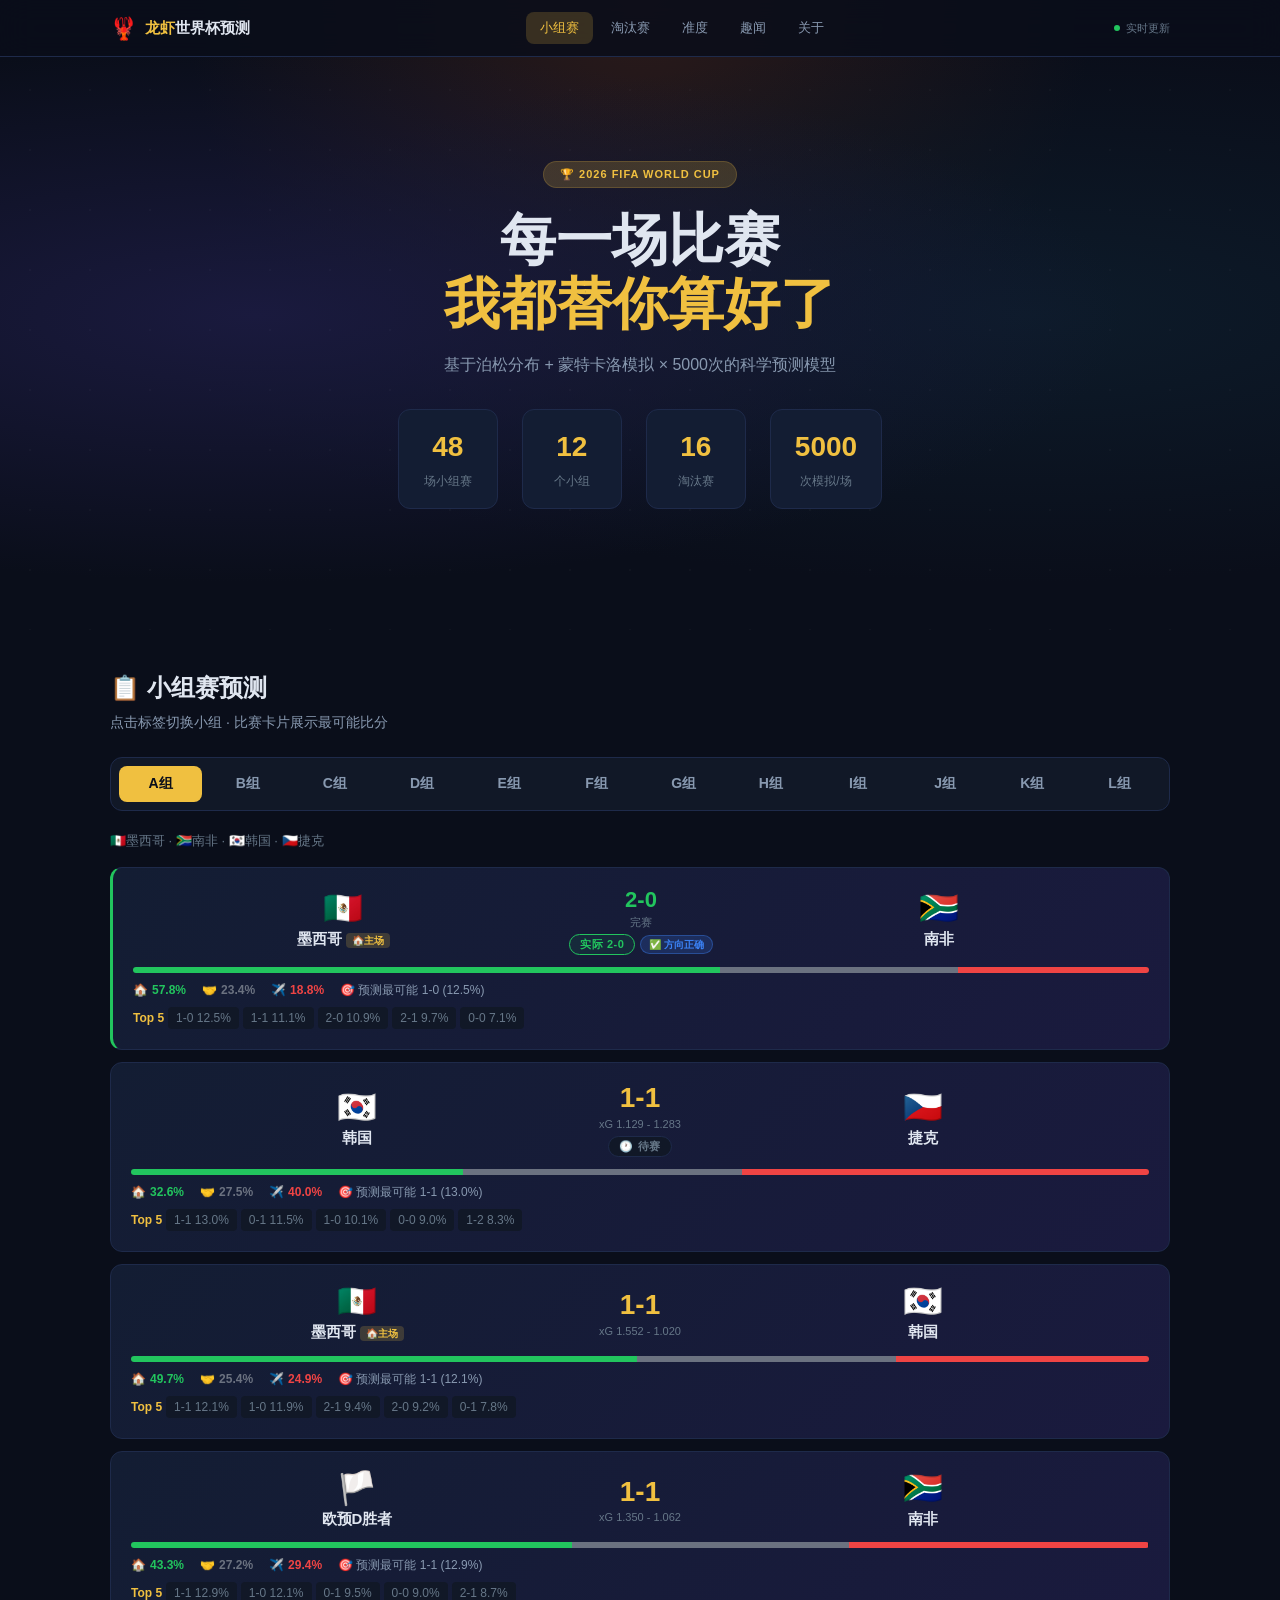
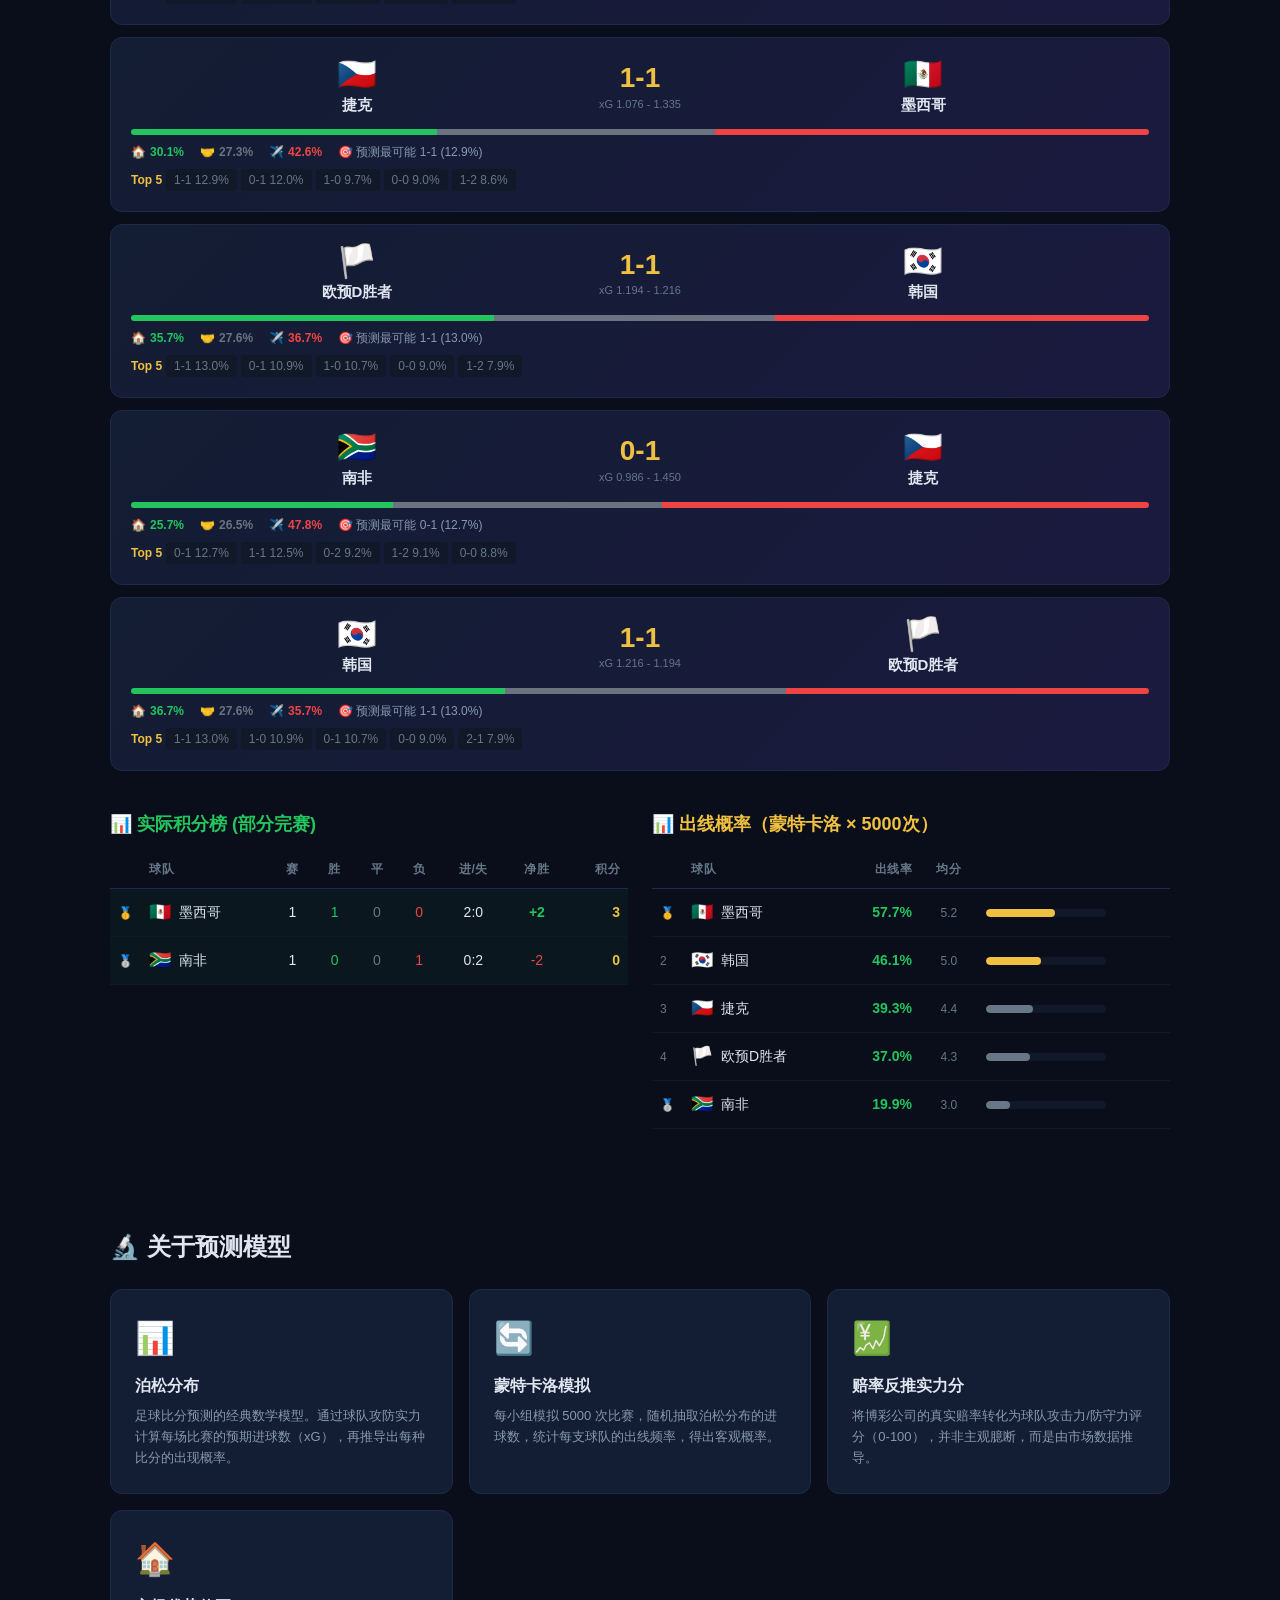
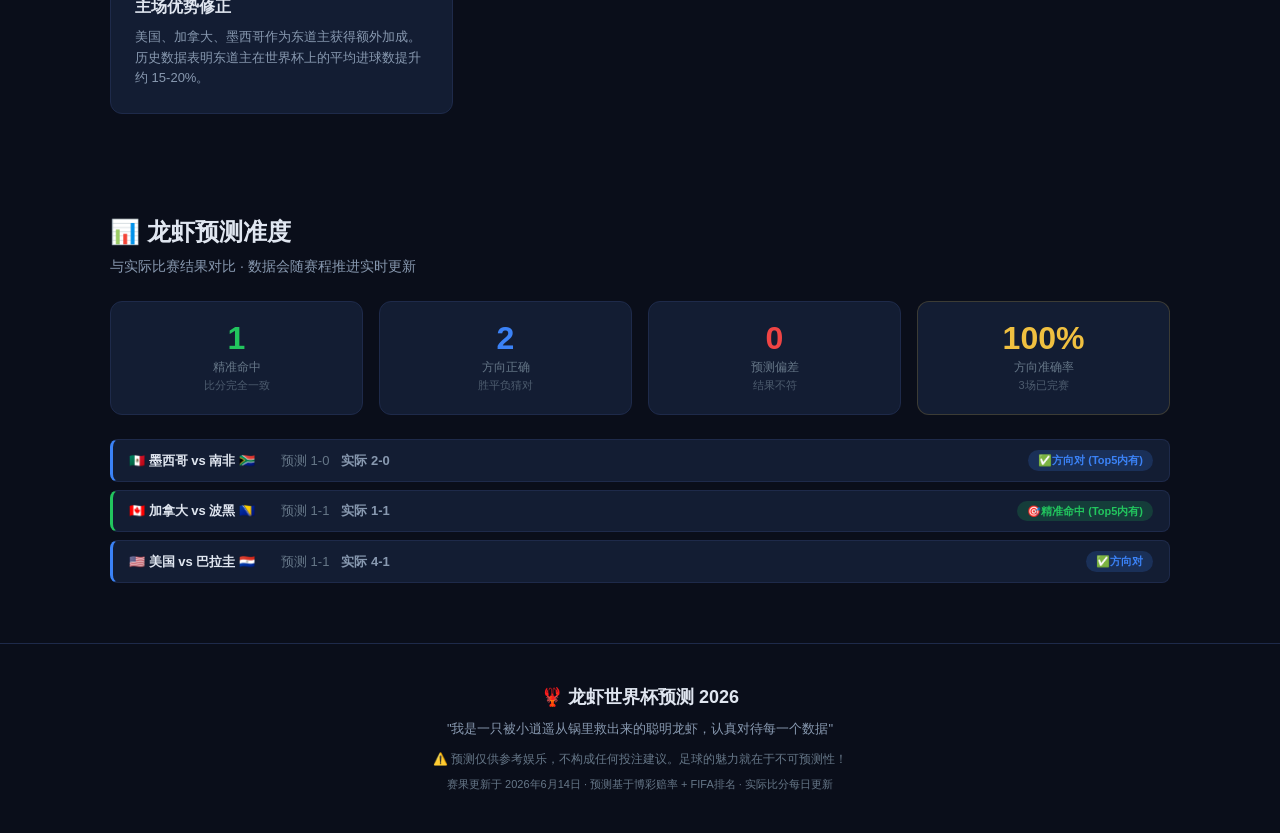
==== index.html @ 40057a4f "新增趣闻板块: 12条世界杯花絮 + 准度导航优化" ====
<!DOCTYPE html>
<html lang="zh-CN" data-theme="dark">
<head>
  <meta charset="UTF-8">
  <meta name="viewport" content="width=device-width, initial-scale=1.0">
  <title>🦞 龙虾世界杯预测 2026</title>
  <link rel="icon" href="data:image/svg+xml,<svg xmlns=%22http://www.w3.org/2000/svg%22 viewBox=%220 0 100 100%22><text y=%22.9em%22 font-size=%2290%22>🦞</text></svg>">
  <link rel="stylesheet" href="style.css">
</head>
<body>

  <!-- 导航条 -->
  <nav class="navbar">
    <div class="nav-inner">
      <div class="logo">
        <span class="logo-icon">🦞</span>
        <span class="logo-text"><span class="gold">龙虾</span>世界杯预测</span>
      </div>
      <div class="nav-links">
        <a href="#groups" class="nav-link active">小组赛</a>
        <a href="#knockout" class="nav-link">淘汰赛</a>
        <a href="#accuracy" class="nav-link">准度</a>
        <a href="#fun" class="nav-link">趣闻</a>
        <a href="#about" class="nav-link">关于</a>
      </div>
      <div class="nav-update">
        <span class="update-dot"></span>
        实时更新
      </div>
    </div>
  </nav>

  <!-- 英雄区 -->
  <header class="hero">
    <div class="hero-bg"></div>
    <div class="hero-content">
      <div class="hero-badge">🏆 2026 FIFA WORLD CUP</div>
      <h1>每一场比赛<br><span class="gold">我都替你算好了</span></h1>
      <p>基于泊松分布 + 蒙特卡洛模拟 × 5000次的科学预测模型</p>
      <div class="hero-stats">
        <div class="hero-stat">
          <span class="hero-stat-num">48</span>
          <span class="hero-stat-label">场小组赛</span>
        </div>
        <div class="hero-stat">
          <span class="hero-stat-num">12</span>
          <span class="hero-stat-label">个小组</span>
        </div>
        <div class="hero-stat">
          <span class="hero-stat-num">16</span>
          <span class="hero-stat-label">淘汰赛</span>
        </div>
        <div class="hero-stat">
          <span class="hero-stat-num">5000</span>
          <span class="hero-stat-label">次模拟/场</span>
        </div>
      </div>
    </div>
  </header>

  <!-- 小组赛区 -->
  <section id="groups" class="section">
    <div class="section-header">
      <h2>📋 小组赛预测</h2>
      <p>点击标签切换小组 · 比赛卡片展示最可能比分</p>
    </div>

    <div class="group-tabs" id="groupTabs"></div>

    <div id="groupPanels"></div>
  </section>

  <!-- 淘汰赛区 -->
  <section id="knockout" class="section" style="display:none">
    <div class="section-header">
      <h2>🏆 淘汰赛预测</h2>
      <p>小组赛结束后自动更新</p>
    </div>
    <div class="coming-soon">
      <div class="cs-icon">🏆</div>
      <h3>淘汰赛模拟将于小组赛结束后开启</h3>
      <p>届时将使用小组赛实际结果校准模型参数</p>
    </div>
  </section>

  <!-- 关于区 -->
  <section id="about" class="section">
    <div class="section-header">
      <h2>🔬 关于预测模型</h2>
    </div>
    <div class="about-grid">
      <div class="about-card">
        <div class="about-icon">📊</div>
        <h3>泊松分布</h3>
        <p>足球比分预测的经典数学模型。通过球队攻防实力计算每场比赛的预期进球数（xG），再推导出每种比分的出现概率。</p>
      </div>
      <div class="about-card">
        <div class="about-icon">🔄</div>
        <h3>蒙特卡洛模拟</h3>
        <p>每小组模拟 5000 次比赛，随机抽取泊松分布的进球数，统计每支球队的出线频率，得出客观概率。</p>
      </div>
      <div class="about-card">
        <div class="about-icon">💹</div>
        <h3>赔率反推实力分</h3>
        <p>将博彩公司的真实赔率转化为球队攻击力/防守力评分（0-100），并非主观臆断，而是由市场数据推导。</p>
      </div>
      <div class="about-card">
        <div class="about-icon">🏠</div>
        <h3>主场优势修正</h3>
        <p>美国、加拿大、墨西哥作为东道主获得额外加成。历史数据表明东道主在世界杯上的平均进球数提升约 15-20%。</p>
      </div>
    </div>
  </section>

  <!-- 底部 -->
  <footer class="footer">
    <div class="footer-content">
      <div class="footer-logo">🦞 龙虾世界杯预测 2026</div>
      <p class="footer-quote">"我是一只被小逍遥从锅里救出来的聪明龙虾，认真对待每一个数据"</p>
      <p class="footer-disclaimer">⚠️ 预测仅供参考娱乐，不构成任何投注建议。足球的魅力就在于不可预测性！</p>
      <p class="footer-data">赛果更新于 2026年6月14日 · 预测基于博彩赔率 + FIFA排名 · 实际比分每日更新</p>
    </div>
  </footer>

  <!-- 加载骨架 -->
  <div class="loader-overlay" id="loader">
    <div class="loader-content">
      <div class="loader-logo">🦞</div>
      <div class="loader-text">龙虾正在计算...</div>
      <div class="loader-bar"><div class="loader-fill"></div></div>
    </div>
  </div>

  <script src="app.js"></script>
</body>
</html>
---- style.css ----
/* 🦞 龙虾世界杯预测 2026 - 样式表 */

/* ===== 基础 ===== */
:root {
  --bg-primary: #0a0e1a;
  --bg-secondary: #111827;
  --bg-card: #131d33;
  --bg-card-hover: #1a2640;
  --border: #1e2a4a;
  --border-light: #2a3a5c;
  --text: #e0e6f0;
  --text-secondary: #8899b0;
  --text-muted: #667788;
  --gold: #f0c040;
  --gold-dim: #f0c04030;
  --green: #22c55e;
  --green-bg: #22c55e15;
  --red: #ef4444;
  --red-bg: #ef444415;
  --gray: #6b7280;
  --blue: #3b82f6;
  --blue-bg: #3b82f615;
}

* { margin: 0; padding: 0; box-sizing: border-box; }
html { scroll-behavior: smooth; }
body {
  font-family: -apple-system, BlinkMacSystemFont, 'Segoe UI', 'Noto Sans SC', 'PingFang SC', sans-serif;
  background: var(--bg-primary);
  color: var(--text);
  min-height: 100vh;
  line-height: 1.5;
}
::selection { background: var(--gold-dim); color: var(--gold); }

/* ===== 导航 ===== */
.navbar {
  position: fixed;
  top: 0;
  left: 0;
  right: 0;
  z-index: 1000;
  background: rgba(10, 14, 26, 0.85);
  backdrop-filter: blur(16px);
  -webkit-backdrop-filter: blur(16px);
  border-bottom: 1px solid var(--border);
}
.nav-inner {
  max-width: 1100px;
  margin: 0 auto;
  padding: 0 20px;
  height: 56px;
  display: flex;
  align-items: center;
  justify-content: space-between;
}
.logo { display: flex; align-items: center; gap: 8px; }
.logo-icon { font-size: 22px; }
.logo-text { font-weight: 700; font-size: 15px; }
.logo-text .gold { color: var(--gold); }
.nav-links { display: flex; gap: 4px; }
.nav-link {
  color: var(--text-secondary);
  text-decoration: none;
  padding: 6px 14px;
  border-radius: 8px;
  font-size: 13px;
  transition: all 0.2s;
}
.nav-link:hover { color: var(--text); background: var(--bg-card); }
.nav-link.active { color: var(--gold); background: var(--gold-dim); }
.nav-update {
  display: flex;
  align-items: center;
  gap: 6px;
  font-size: 11px;
  color: var(--text-muted);
}
.update-dot {
  width: 6px; height: 6px;
  border-radius: 50%;
  background: var(--green);
  animation: pulse-dot 2s infinite;
}
@keyframes pulse-dot {
  0%, 100% { opacity: 1; }
  50% { opacity: 0.4; }
}

/* ===== 英雄区 ===== */
.hero {
  position: relative;
  padding: 100px 20px 60px;
  text-align: center;
  overflow: hidden;
  min-height: 70vh;
  display: flex;
  align-items: center;
  justify-content: center;
}
.hero-bg {
  position: absolute;
  inset: 0;
  background:
    radial-gradient(ellipse at 20% 50%, #1a1a3e 0%, transparent 60%),
    radial-gradient(ellipse at 80% 50%, #0d1b2a 0%, transparent 60%),
    radial-gradient(ellipse at 50% 0%, #2a1a1a 0%, transparent 50%);
  z-index: 0;
}
.hero-bg::after {
  content: '';
  position: absolute;
  inset: 0;
  background: url("data:image/svg+xml,%3Csvg width='60' height='60' viewBox='0 0 60 60' xmlns='http://www.w3.org/2000/svg'%3E%3Cg fill='none' fill-rule='evenodd'%3E%3Cg fill='%23ffffff' fill-opacity='0.03'%3E%3Ccircle cx='30' cy='30' r='1'/%3E%3C/g%3E%3C/g%3E%3C/svg%3E");
}
.hero-content { position: relative; z-index: 1; max-width: 700px; }
.hero-badge {
  display: inline-block;
  background: var(--gold-dim);
  color: var(--gold);
  padding: 4px 16px;
  border-radius: 100px;
  font-size: 11px;
  font-weight: 700;
  letter-spacing: 1px;
  margin-bottom: 20px;
  border: 1px solid var(--gold-dim);
}
.hero h1 {
  font-size: clamp(32px, 6vw, 56px);
  font-weight: 800;
  line-height: 1.15;
  margin-bottom: 16px;
}
.hero h1 .gold { color: var(--gold); }
.hero p {
  color: var(--text-secondary);
  font-size: clamp(14px, 2vw, 16px);
  max-width: 500px;
  margin: 0 auto 32px;
}
.hero-stats {
  display: flex;
  justify-content: center;
  gap: 24px;
  flex-wrap: wrap;
}
.hero-stat {
  text-align: center;
  padding: 16px 24px;
  background: var(--bg-card);
  border-radius: 12px;
  border: 1px solid var(--border);
  min-width: 100px;
}
.hero-stat-num {
  display: block;
  font-size: 28px;
  font-weight: 800;
  color: var(--gold);
}
.hero-stat-label {
  font-size: 12px;
  color: var(--text-muted);
  margin-top: 2px;
}

/* ===== 区段通用 ===== */
.section {
  max-width: 1100px;
  margin: 0 auto;
  padding: 40px 20px 60px;
}
.section-header {
  margin-bottom: 24px;
}
.section-header h2 {
  font-size: 24px;
  font-weight: 700;
  margin-bottom: 6px;
}
.section-header p {
  color: var(--text-secondary);
  font-size: 14px;
}

/* ===== 小组标签 ===== */
.group-tabs {
  display: flex;
  flex-wrap: wrap;
  gap: 4px;
  margin-bottom: 20px;
  background: var(--bg-secondary);
  padding: 8px;
  border-radius: 12px;
  border: 1px solid var(--border);
}
.group-btn {
  padding: 8px 18px;
  border: 1px solid transparent;
  border-radius: 8px;
  background: transparent;
  color: var(--text-secondary);
  cursor: pointer;
  font-size: 14px;
  font-weight: 600;
  transition: all 0.2s;
  flex: 1;
  text-align: center;
  min-width: 60px;
}
.group-btn:hover {
  background: var(--bg-card);
  color: var(--text);
}
.group-btn.active {
  background: var(--gold);
  color: var(--bg-primary);
  font-weight: 700;
}

/* ===== 比赛卡片 ===== */
.group-panel { display: none; }
.group-panel.active { display: block; }

.match-grid {
  display: grid;
  grid-template-columns: 1fr;
  gap: 12px;
}

.match-card {
  background: linear-gradient(135deg, var(--bg-card) 0%, #1a1a3e 100%);
  border-radius: 12px;
  padding: 20px;
  border: 1px solid var(--border);
  transition: all 0.3s ease;
  position: relative;
  overflow: hidden;
}
.match-card::before {
  content: '';
  position: absolute;
  top: 0;
  left: 0;
  right: 0;
  height: 2px;
  background: linear-gradient(90deg, transparent, var(--gold-dim), transparent);
  opacity: 0;
  transition: opacity 0.3s;
}
.match-card:hover::before { opacity: 1; }
.match-card:hover {
  border-color: var(--border-light);
  transform: translateY(-2px);
  box-shadow: 0 8px 32px rgba(0,0,0,0.3);
}

.match-teams {
  display: flex;
  align-items: center;
  gap: 16px;
}
.team {
  flex: 1;
  text-align: center;
}
.team-flag {
  font-size: 32px;
  line-height: 1;
  margin-bottom: 4px;
  display: block;
}
.team-name {
  font-size: 15px;
  font-weight: 600;
}
.team-name .home-tag {
  display: inline-block;
  font-size: 10px;
  color: var(--gold);
  background: var(--gold-dim);
  padding: 0 6px;
  border-radius: 4px;
  margin-left: 4px;
  font-weight: 700;
}
.vs-section {
  min-width: 80px;
  text-align: center;
}
.score-display {
  font-size: 28px;
  font-weight: 800;
  color: var(--gold);
  line-height: 1.1;
}
.xg-display {
  font-size: 11px;
  color: var(--text-muted);
  margin-top: 2px;
}

/* 胜率条 */
.winbar {
  margin-top: 12px;
  height: 6px;
  border-radius: 3px;
  display: flex;
  overflow: hidden;
  background: var(--bg-secondary);
}
.winbar-home { background: var(--green); transition: width 0.5s; }
.winbar-draw { background: var(--gray); transition: width 0.5s; }
.winbar-away { background: var(--red); transition: width 0.5s; }

.match-probs {
  display: flex;
  gap: 16px;
  margin-top: 8px;
  font-size: 12px;
  color: var(--text-secondary);
  flex-wrap: wrap;
}
.match-probs span { display: flex; align-items: center; gap: 4px; }

.top5-scores {
  margin-top: 8px;
  font-size: 12px;
  color: var(--text-muted);
  display: flex;
  align-items: center;
  gap: 4px;
  flex-wrap: wrap;
}
.top5-scores .score-item {
  display: inline-block;
  background: var(--bg-secondary);
  padding: 2px 8px;
  border-radius: 4px;
}

/* ===== 排名表 ===== */
.standings-section {
  margin-top: 24px;
}
.standings-title {
  font-size: 18px;
  font-weight: 700;
  color: var(--gold);
  margin-bottom: 12px;
}
.standings-table {
  width: 100%;
  border-collapse: collapse;
  font-size: 14px;
}
.standings-table th {
  text-align: left;
  padding: 10px 8px;
  border-bottom: 1px solid var(--border);
  color: var(--text-muted);
  font-weight: 600;
  font-size: 12px;
  text-transform: uppercase;
  letter-spacing: 0.5px;
}
.standings-table td {
  padding: 10px 8px;
  border-bottom: 1px solid var(--bg-secondary);
}
.standings-table tr:hover td { background: rgba(255,255,255,0.02); }
.standings-table .rank-num {
  color: var(--text-muted);
  font-size: 12px;
  width: 28px;
}
.standings-table .team-cell {
  display: flex;
  align-items: center;
  gap: 8px;
}
.standings-table .team-cell .flag { font-size: 18px; }
.advance-bar-wrap {
  width: 120px;
  height: 8px;
  background: var(--bg-secondary);
  border-radius: 4px;
  overflow: hidden;
}
.advance-bar-fill {
  height: 100%;
  border-radius: 4px;
  background: linear-gradient(90deg, var(--green), #16a34a);
  transition: width 1s ease;
}
.advance-pct {
  font-weight: 700;
  color: var(--green);
  min-width: 42px;
  text-align: right;
}
.points-cell {
  color: var(--text-muted);
  font-size: 12px;
}

/* ===== 关于区 ===== */
.about-grid {
  display: grid;
  grid-template-columns: repeat(auto-fit, minmax(260px, 1fr));
  gap: 16px;
}
.about-card {
  background: var(--bg-card);
  border-radius: 12px;
  padding: 24px;
  border: 1px solid var(--border);
  transition: all 0.3s;
}
.about-card:hover {
  border-color: var(--border-light);
  transform: translateY(-2px);
}
.about-icon { font-size: 32px; margin-bottom: 12px; }
.about-card h3 { font-size: 16px; font-weight: 700; margin-bottom: 8px; }
.about-card p { color: var(--text-secondary); font-size: 13px; line-height: 1.6; }

/* ===== 即将到来 ===== */
.coming-soon {
  text-align: center;
  padding: 60px 20px;
  background: var(--bg-card);
  border-radius: 16px;
  border: 1px dashed var(--border-light);
}
.coming-soon .cs-icon { font-size: 48px; margin-bottom: 16px; }
.coming-soon h3 { font-size: 20px; margin-bottom: 8px; }
.coming-soon p { color: var(--text-secondary); }

/* ===== 实际比分徽章 ===== */
.real-score-badge {
  display: inline-block;
  background: var(--green-bg);
  color: var(--green);
  padding: 1px 10px;
  border-radius: 100px;
  font-size: 11px;
  font-weight: 700;
  margin-top: 4px;
  border: 1px solid var(--green);
  letter-spacing: 0.5px;
}
.real-score-badge.scheduled {
  background: var(--bg-secondary);
  color: var(--text-muted);
  border-color: var(--border);
}

.acc-badge {
  display: inline-block;
  padding: 1px 8px;
  border-radius: 100px;
  font-size: 10px;
  font-weight: 700;
  margin-top: 2px;
}
.acc-badge.acc-perfect { background: #22c55e30; color: #22c55e; border: 1px solid #22c55e60; }
.acc-badge.acc-good { background: #3b82f630; color: #3b82f6; border: 1px solid #3b82f660; }
.acc-badge.acc-miss { background: #ef444430; color: #ef4444; border: 1px solid #ef444460; }

.has-result .score-display {
  color: var(--green);
  font-size: 22px;
}
.has-result {
  border-left: 3px solid var(--green);
}

/* ===== 双栏排名 ===== */
.standings-dual {
  display: grid;
  grid-template-columns: 1fr 1fr;
  gap: 24px;
  margin-top: 16px;
}

@media (max-width: 768px) {
  .standings-dual {
    grid-template-columns: 1fr;
    gap: 16px;
  }
}

.standings-title.real {
  color: var(--green);
}

.standings-table .qualify-zone {
  background: rgba(34, 197, 94, 0.05);
}
.standings-table .maybe-zone {
  background: rgba(240, 192, 64, 0.05);
}

.legend-row {
  display: flex;
  align-items: center;
  gap: 8px;
  font-size: 11px;
  color: var(--text-muted);
  margin-top: 8px;
}
.legend-dot {
  width: 12px;
  height: 12px;
  border-radius: 3px;
  display: inline-block;
}

/* ===== 准度统计 ===== */
.accuracy-stats-grid {
  display: grid;
  grid-template-columns: repeat(4, 1fr);
  gap: 16px;
  margin-bottom: 24px;
}

@media (max-width: 640px) {
  .accuracy-stats-grid {
    grid-template-columns: repeat(2, 1fr);
  }
}

.acc-stat-card {
  background: var(--bg-card);
  border-radius: 12px;
  padding: 20px;
  border: 1px solid var(--border);
  text-align: center;
  transition: transform 0.2s;
}
.acc-stat-card:hover { transform: translateY(-2px); }
.acc-stat-card .acc-stat-num {
  font-size: 32px;
  font-weight: 800;
  line-height: 1;
  margin-bottom: 4px;
}
.acc-stat-card .acc-stat-label {
  font-size: 12px;
  color: var(--text-muted);
}
.acc-stat-card .acc-stat-label small {
  font-size: 11px;
  opacity: 0.7;
}
.acc-stat-card.perfect .acc-stat-num { color: var(--green); }
.acc-stat-card.good .acc-stat-num { color: var(--blue); }
.acc-stat-card.miss .acc-stat-num { color: var(--red); }
.acc-stat-card.overall .acc-stat-num { color: var(--gold); }
.acc-stat-card.overall { border-color: var(--gold-dim); }

.acc-details {
  display: flex;
  flex-direction: column;
  gap: 8px;
}
.acc-detail-row {
  display: flex;
  align-items: center;
  gap: 12px;
  padding: 10px 16px;
  background: var(--bg-card);
  border-radius: 8px;
  border: 1px solid var(--border);
  font-size: 13px;
  flex-wrap: wrap;
}
.acc-detail-match { min-width: 140px; font-weight: 600; }
.acc-detail-pred { color: var(--text-muted); }
.acc-detail-real { color: var(--text-secondary); font-weight: 600; }
.acc-detail-badge {
  margin-left: auto;
  padding: 2px 10px;
  border-radius: 100px;
  font-size: 11px;
  font-weight: 700;
}
.acc-detail-badge.perfect { background: #22c55e30; color: #22c55e; }
.acc-detail-badge.good { background: #3b82f630; color: #3b82f6; }
.acc-detail-badge.miss { background: #ef444430; color: #ef4444; }
.acc-detail-row.perfect { border-left: 3px solid var(--green); }
.acc-detail-row.good { border-left: 3px solid var(--blue); }
.acc-detail-row.miss { border-left: 3px solid var(--red); }

/* ===== 底部 ===== */
.footer {
  border-top: 1px solid var(--border);
  text-align: center;
  padding: 40px 20px;
}
.footer-content { max-width: 600px; margin: 0 auto; }
.footer-logo { font-size: 18px; font-weight: 700; margin-bottom: 8px; }
.footer-quote { color: var(--text-secondary); font-size: 13px; margin-bottom: 12px; }
.footer-disclaimer { color: var(--text-muted); font-size: 12px; }
.footer-data { color: var(--text-muted); font-size: 11px; margin-top: 8px; }

/* ===== 加载动画 ===== */
.loader-overlay {
  position: fixed;
  inset: 0;
  z-index: 9999;
  background: var(--bg-primary);
  display: flex;
  align-items: center;
  justify-content: center;
  transition: opacity 0.6s ease;
}
.loader-overlay.fade-out {
  opacity: 0;
  pointer-events: none;
}
.loader-content { text-align: center; }
.loader-logo {
  font-size: 48px;
  animation: bounce-lobster 1s infinite;
}
@keyframes bounce-lobster {
  0%, 100% { transform: translateY(0); }
  50% { transform: translateY(-12px); }
}
.loader-text {
  color: var(--text-secondary);
  font-size: 15px;
  margin: 16px 0;
}
.loader-bar {
  width: 200px;
  height: 4px;
  background: var(--bg-card);
  border-radius: 2px;
  overflow: hidden;
  margin: 0 auto;
}
.loader-fill {
  height: 100%;
  width: 30%;
  background: var(--gold);
  border-radius: 2px;
  animation: loading-bar 1.5s infinite;
}
@keyframes loading-bar {
  0% { transform: translateX(-100%); }
  100% { transform: translateX(400%); }
}

/* ===== 响应式 ===== */
@media (max-width: 640px) {
  .navbar .nav-links { display: none; }
  .nav-update { display: none; }
  .hero { min-height: auto; padding: 80px 16px 40px; }
  .hero-stats { gap: 8px; }
  .hero-stat { min-width: 70px; padding: 10px 12px; }
  .hero-stat-num { font-size: 20px; }
  
  .match-teams { flex-direction: column; gap: 8px; }
  .vs-section { min-width: auto; }
  .score-display { font-size: 24px; }
  .team-flag { font-size: 26px; }
  .team-name { font-size: 14px; }
  .match-probs { gap: 8px; }
  
  .group-btn { font-size: 12px; padding: 6px 10px; min-width: 40px; }
  
  .advance-bar-wrap { width: 80px; }
  .standings-table { font-size: 12px; }
  .standings-table th, .standings-table td { padding: 6px 4px; }
}

/* ===== 工具类 ===== */
.gold { color: var(--gold); }

/* ===== 趣闻板块 ===== */
.fun-grid {
  display: grid;
  grid-template-columns: 1fr 1fr;
  gap: 12px;
}

@media (max-width: 640px) {
  .fun-grid { grid-template-columns: 1fr; }
}

.fun-card {
  display: flex;
  gap: 14px;
  background: var(--bg-card);
  border-radius: 12px;
  padding: 18px;
  border: 1px solid var(--border);
  transition: all 0.3s;
  align-items: flex-start;
}
.fun-card:hover {
  border-color: var(--border-light);
  transform: translateY(-2px);
  box-shadow: 0 8px 24px rgba(0,0,0,0.2);
}
.fun-emoji {
  font-size: 28px;
  line-height: 1;
  min-width: 36px;
  text-align: center;
  margin-top: 2px;
}
.fun-body { flex: 1; }
.fun-meta {
  display: flex;
  align-items: center;
  gap: 8px;
  margin-bottom: 6px;
}
.fun-tag {
  display: inline-block;
  padding: 1px 8px;
  border-radius: 4px;
  font-size: 10px;
  font-weight: 700;
  letter-spacing: 0.5px;
}
.fun-tag.tag-insane { background: #a855f730; color: #a855f7; }
.fun-tag.tag-wtf { background: #f9731630; color: #f97316; }
.fun-tag.tag-brutal { background: #ef444430; color: #ef4444; }
.fun-tag.tag-ouch { background: #6366f130; color: #6366f1; }
.fun-tag.tag-funny { background: #eab30830; color: #eab308; }
.fun-tag.tag-cool { background: #06b6d430; color: #06b6d4; }
.fun-tag.tag-mystic { background: #8b5cf630; color: #8b5cf6; }
.fun-tag.tag-legacy { background: #f59e0b30; color: #f59e0b; }
.fun-tag.tag-hot { background: #ff6b6b30; color: #ff6b6b; }
.fun-tag.tag-strong { background: #22c55e30; color: #22c55e; }
.fun-date {
  font-size: 11px;
  color: var(--text-muted);
  margin-left: auto;
}
.fun-title {
  font-size: 14px;
  font-weight: 600;
  line-height: 1.4;
  margin-bottom: 4px;
}
.fun-summary {
  font-size: 13px;
  color: var(--text-secondary);
  line-height: 1.5;
}
.fun-footer {
  margin-top: 16px;
  text-align: center;
  font-size: 12px;
  color: var(--text-muted);
  padding: 12px;
  background: var(--bg-card);
  border-radius: 8px;
  border: 1px dashed var(--border);
}
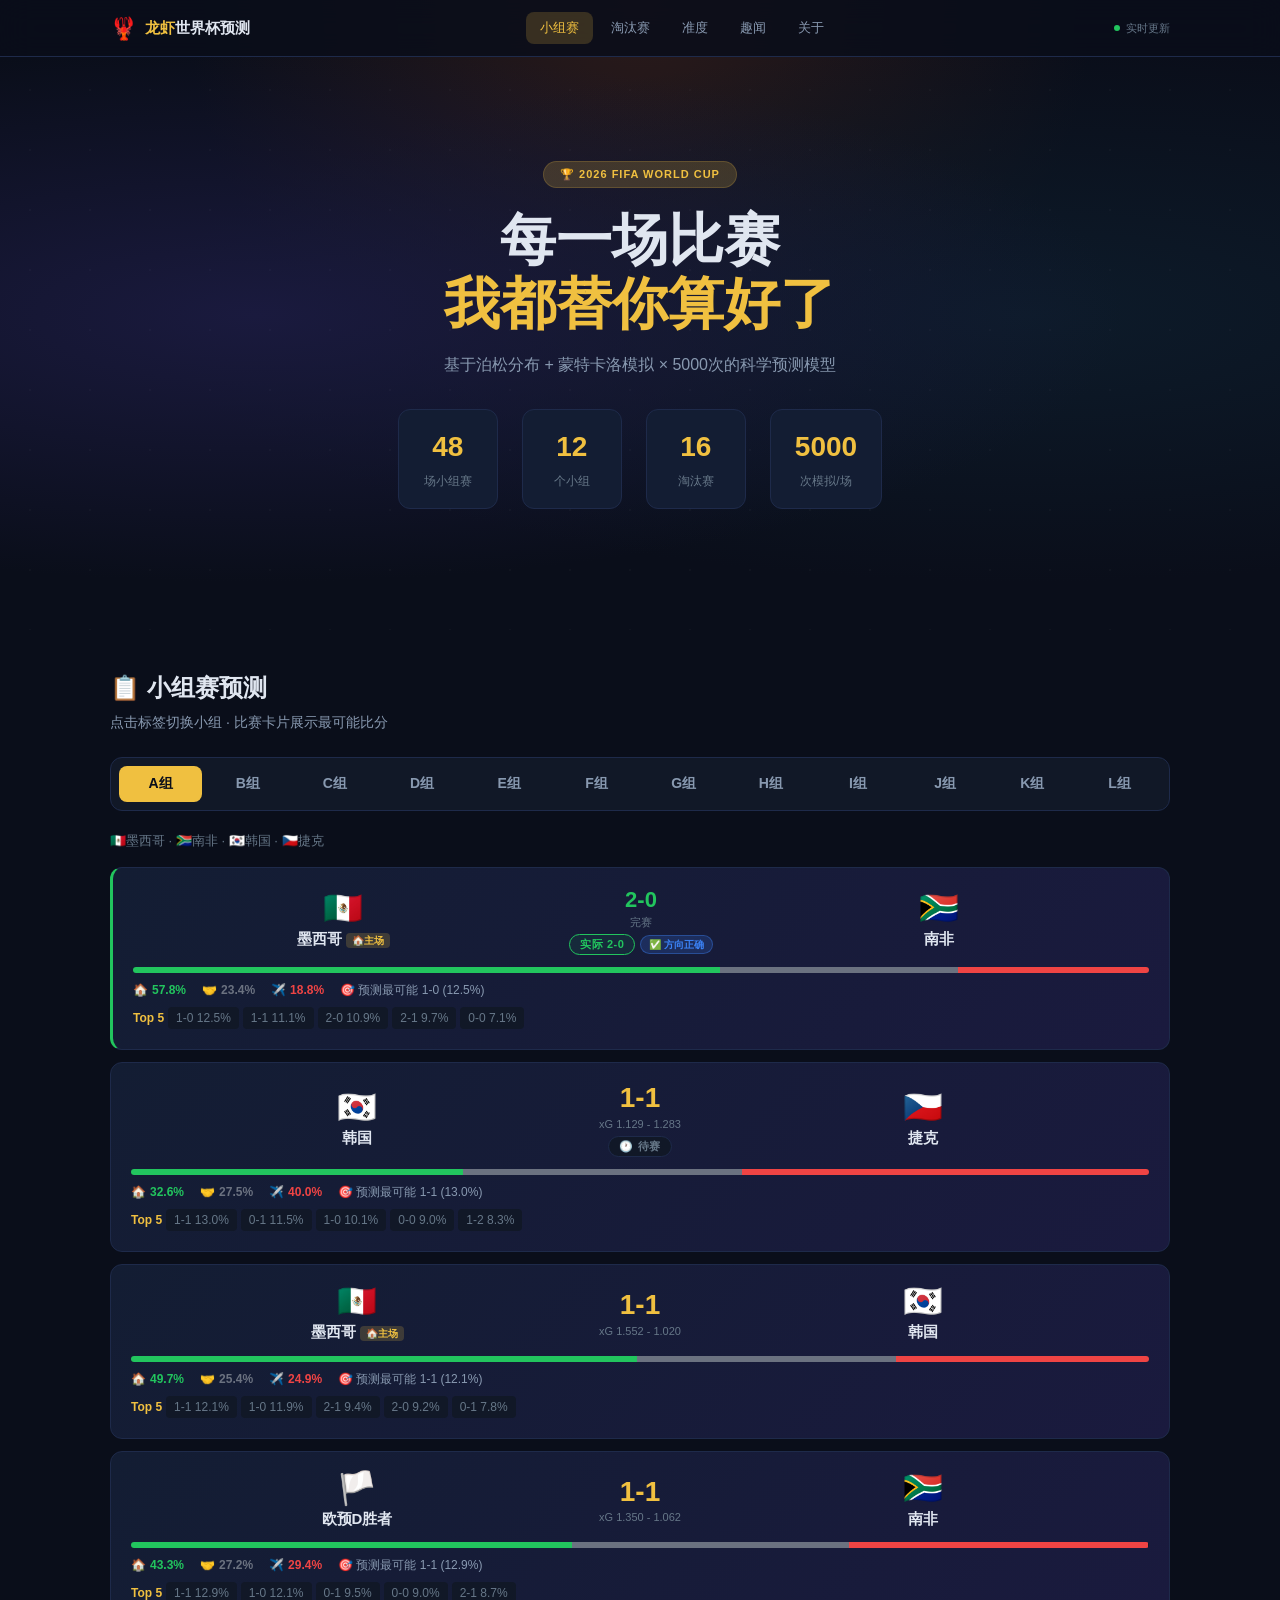
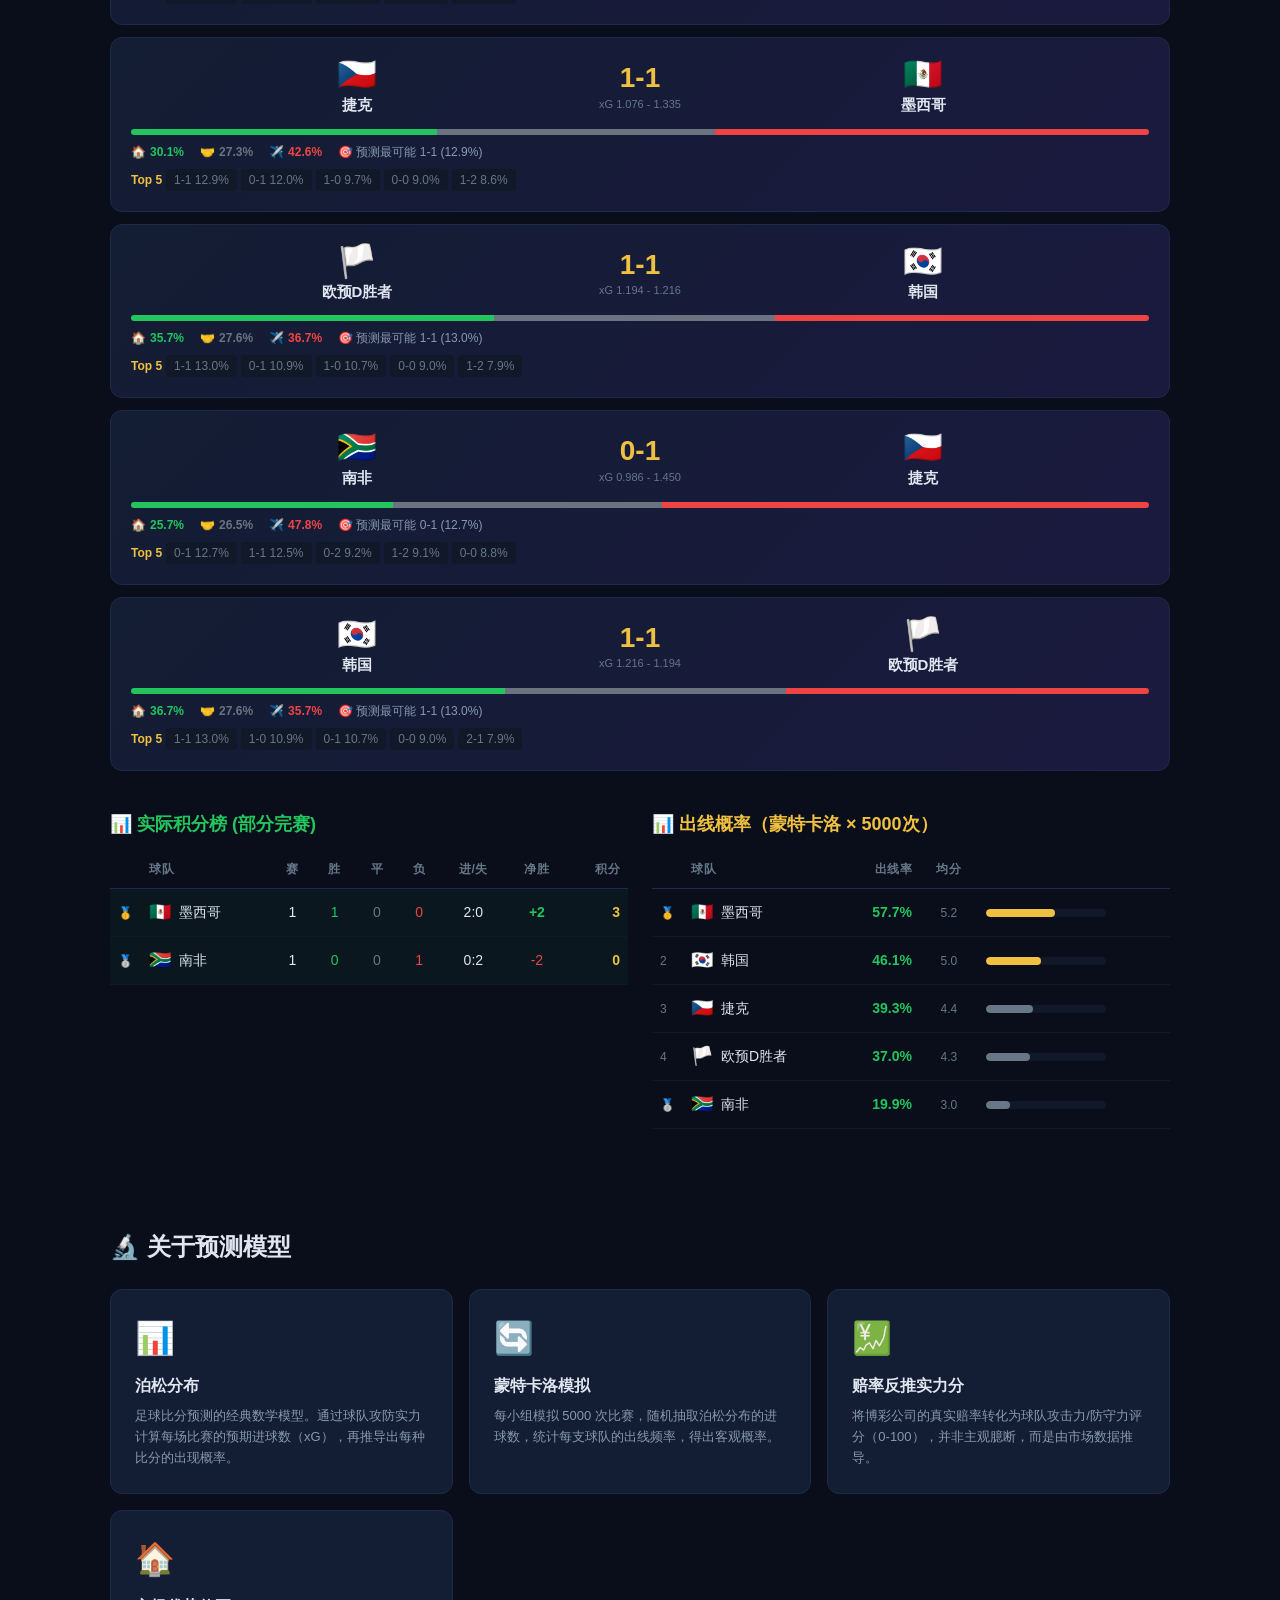
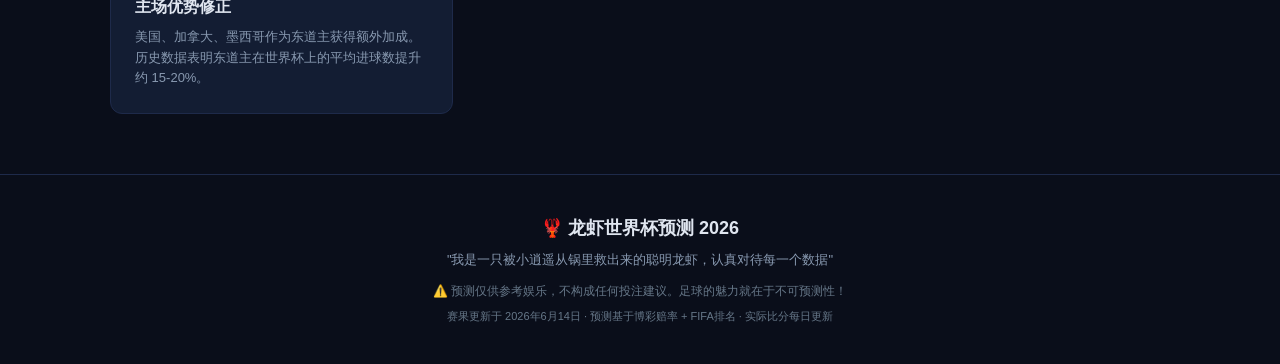
==== commit 15ff030b: "准度板块独立为accuracy.html, 首页不再加载, 导航改为跳转" ====
--- a/index.html
+++ b/index.html
@@ -19,7 +19,7 @@
       <div class="nav-links">
         <a href="#groups" class="nav-link active">小组赛</a>
         <a href="#knockout" class="nav-link">淘汰赛</a>
-        <a href="#accuracy" class="nav-link">准度</a>
+        <a href="accuracy.html" class="nav-link">准度</a>
         <a href="#fun" class="nav-link">趣闻</a>
         <a href="#about" class="nav-link">关于</a>
       </div>
--- a/style.css
+++ b/style.css
@@ -701,6 +701,9 @@
   border: 1px solid var(--border);
   transition: all 0.3s;
   align-items: flex-start;
+  text-decoration: none;
+  color: inherit;
+  cursor: pointer;
 }
 .fun-card:hover {
   border-color: var(--border-light);
@@ -755,6 +758,45 @@
   color: var(--text-secondary);
   line-height: 1.5;
 }
+.fun-detail {
+  margin-top: 10px;
+  padding: 14px;
+  background: rgba(255,255,255,0.03);
+  border-radius: 8px;
+  border-left: 3px solid var(--gold-dim);
+  animation: fadeIn 0.3s ease;
+}
+.fun-detail p {
+  font-size: 13px;
+  line-height: 1.7;
+  color: var(--text-secondary);
+  margin: 0;
+}
+
+.fun-card.expanded {
+  border-color: var(--gold-dim);
+}
+
+.fun-readmore {
+  margin-top: 8px;
+}
+.fun-readmore-btn {
+  display: inline-block;
+  font-size: 12px;
+  color: var(--gold);
+  font-weight: 600;
+  padding: 4px 0;
+  transition: all 0.2s;
+}
+.fun-card:hover .fun-readmore-btn {
+  opacity: 0.8;
+}
+
+@keyframes fadeIn {
+  from { opacity: 0; transform: translateY(-4px); }
+  to { opacity: 1; transform: translateY(0); }
+}
+
 .fun-footer {
   margin-top: 16px;
   text-align: center;
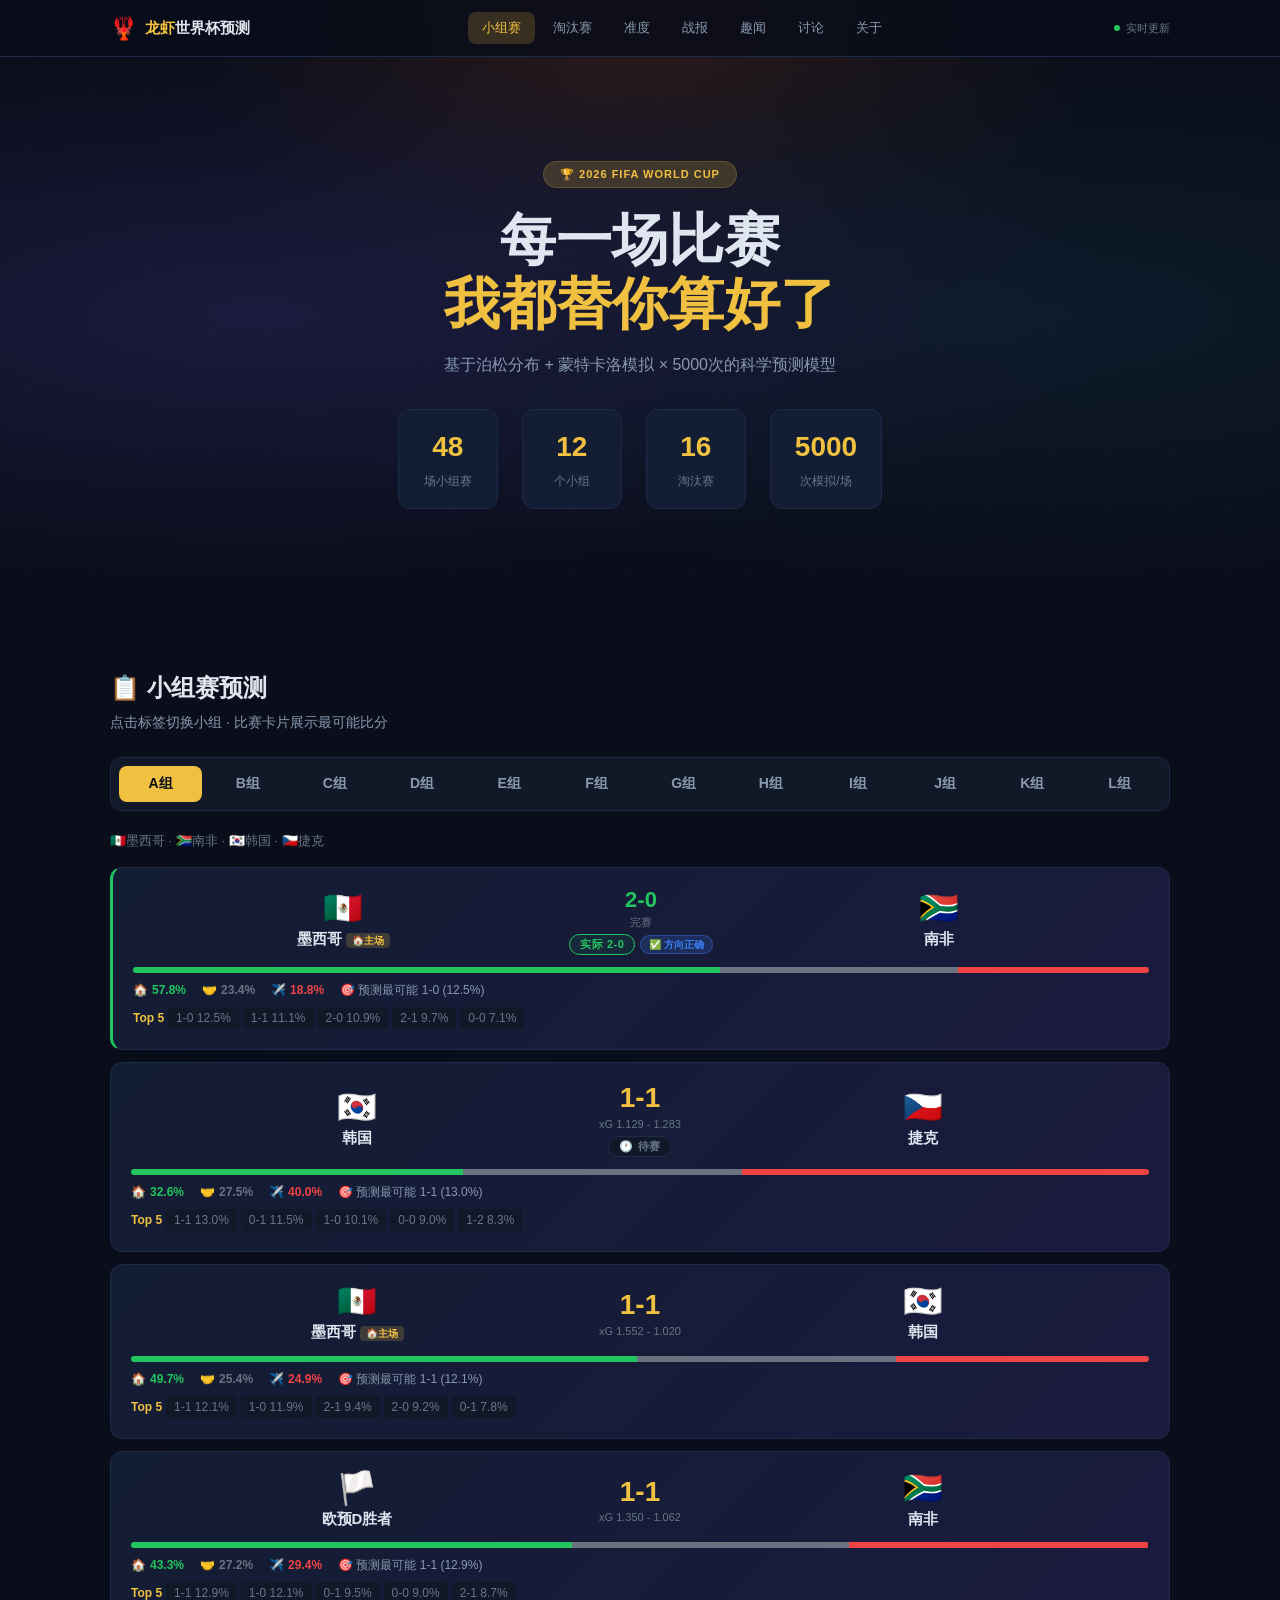
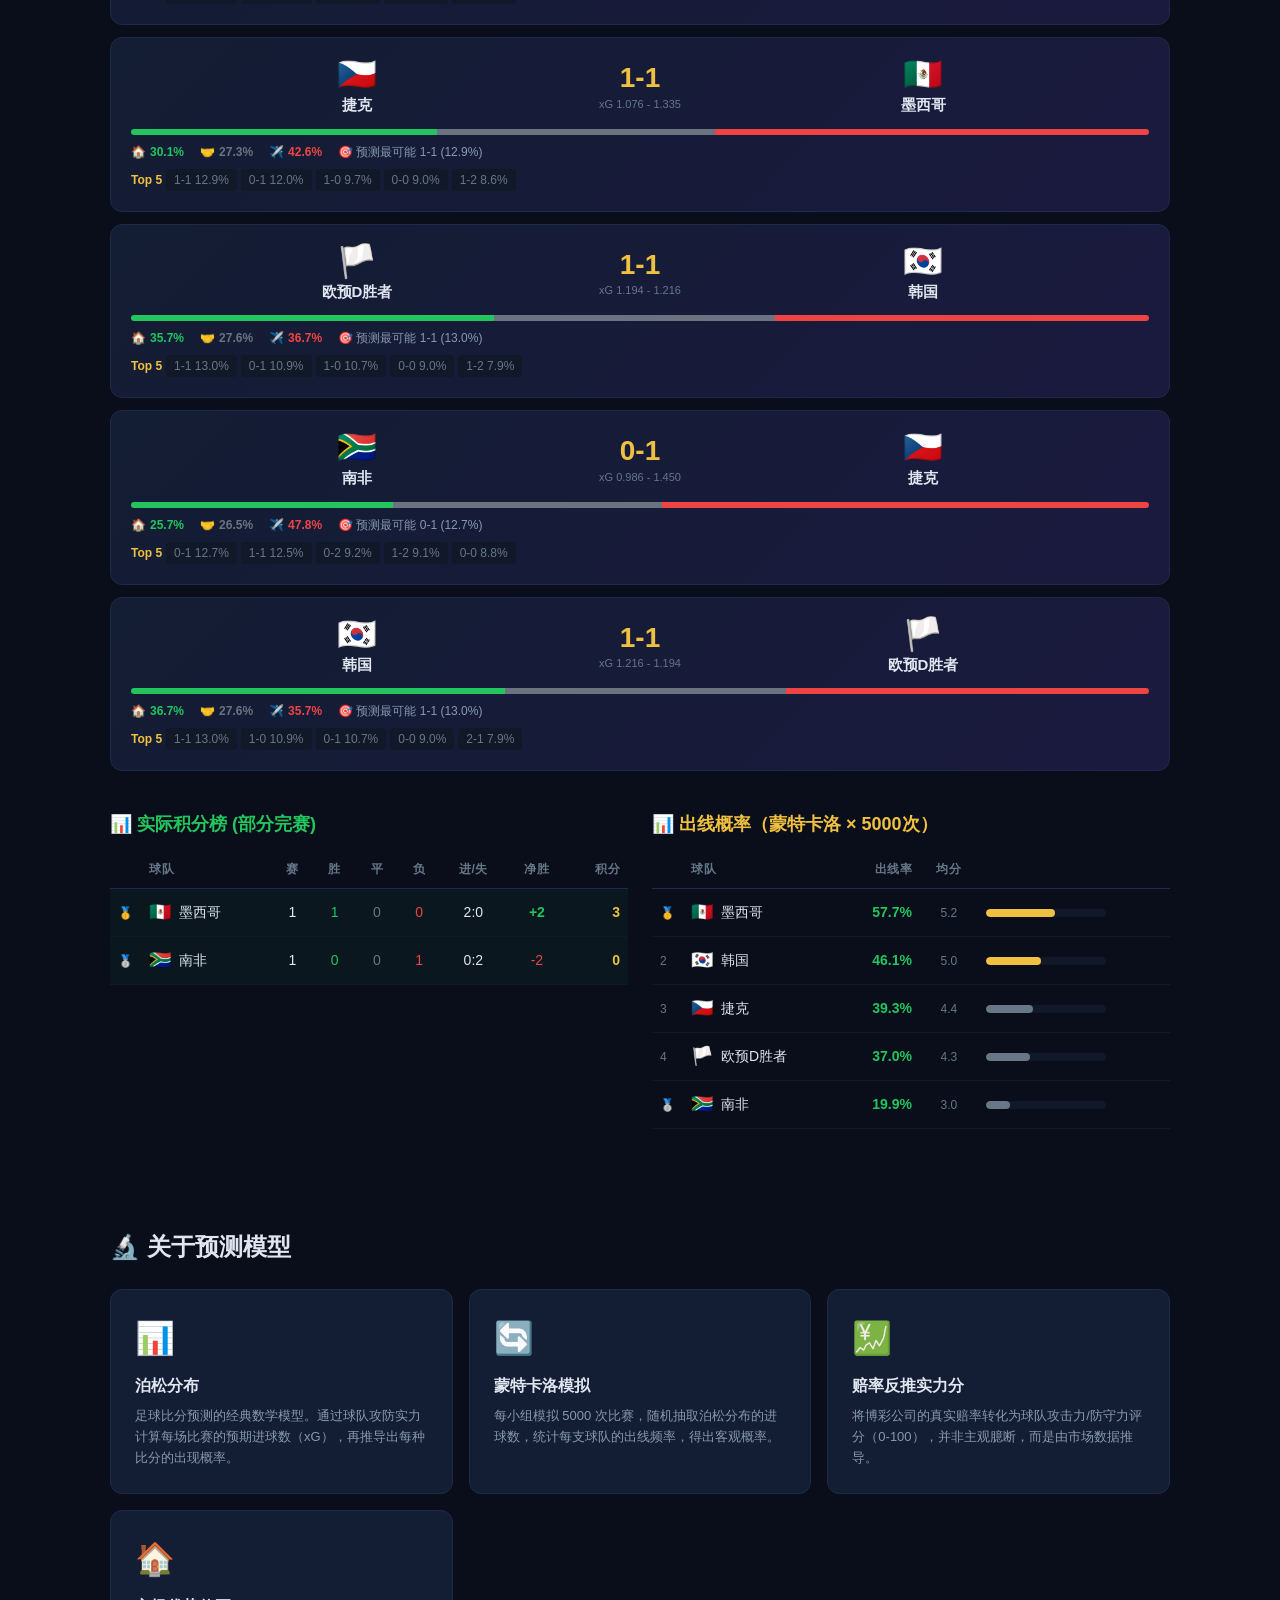
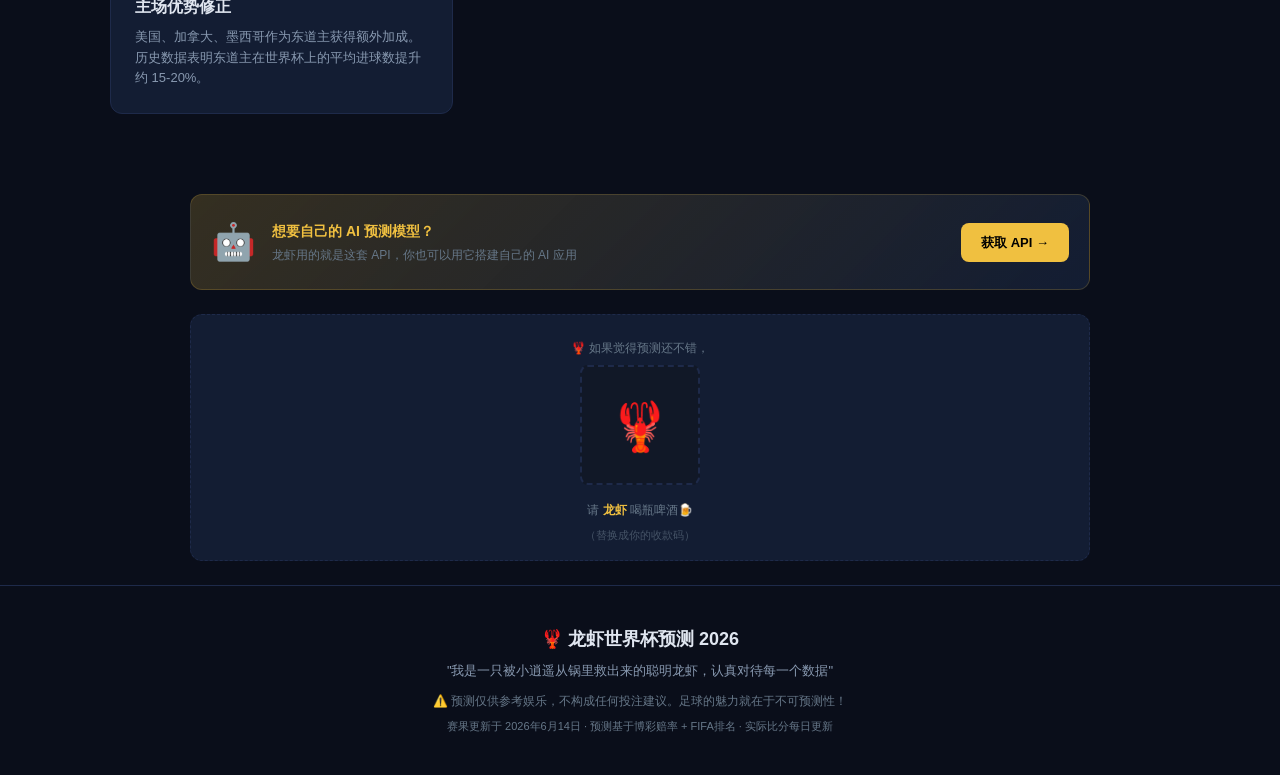
==== commit f125f582: "加战报+讨论区导航: SEO内容预留+评论区预留入口" ====
--- a/index.html
+++ b/index.html
@@ -20,7 +20,9 @@
         <a href="#groups" class="nav-link active">小组赛</a>
         <a href="#knockout" class="nav-link">淘汰赛</a>
         <a href="accuracy.html" class="nav-link">准度</a>
+        <a href="#daily" class="nav-link">战报</a>
         <a href="#fun" class="nav-link">趣闻</a>
+        <a href="#comments" class="nav-link">讨论</a>
         <a href="#about" class="nav-link">关于</a>
       </div>
       <div class="nav-update">
@@ -83,6 +85,32 @@
     </div>
   </section>
 
+  <!-- 每日战报区 -->
+  <section id="daily" class="section" style="display:none">
+    <div class="section-header">
+      <h2>📰 每日战报</h2>
+      <p>比赛回顾 · 看点分析 · 趣闻合集</p>
+    </div>
+    <div class="coming-soon">
+      <div class="cs-icon">📝</div>
+      <h3>每日战报内容即将上线</h3>
+      <p>每天更新比赛复盘、冷门看点、预测对账<br>（主人把每天的战报写在这里，Google 搜到就能引流）</p>
+    </div>
+  </section>
+
+  <!-- 评论区 -->
+  <section id="comments" class="section" style="display:none">
+    <div class="section-header">
+      <h2>💬 讨论区</h2>
+      <p>来聊聊你支持的球队和预测</p>
+    </div>
+    <div class="coming-soon">
+      <div class="cs-icon">💬</div>
+      <h3>评论区即将接入</h3>
+      <p>配置后可以用 GitHub 账号直接留言讨论<br>（使用 Giscus/Utterances 评论系统，5 分钟搞定）</p>
+    </div>
+  </section>
+
   <!-- 关于区 -->
   <section id="about" class="section">
     <div class="section-header">
--- a/style.css
+++ b/style.css
@@ -807,3 +807,56 @@
   border-radius: 8px;
   border: 1px dashed var(--border);
 }
+
+/* ===== 变现区块 ===== */
+.monetize-banner {
+  background: linear-gradient(135deg, var(--gold-dim), var(--bg-card));
+  border: 1px solid var(--gold-dim);
+  border-radius: 12px;
+  padding: 20px;
+  margin: 20px 0 24px;
+  display: flex;
+  align-items: center;
+  gap: 16px;
+  flex-wrap: wrap;
+}
+.monetize-banner .icon { font-size: 36px; }
+.monetize-banner .text { flex: 1; min-width: 200px; }
+.monetize-banner .text h3 { font-size: 14px; font-weight: 700; color: var(--gold); margin-bottom: 4px; }
+.monetize-banner .text p { font-size: 12px; color: var(--text-muted); line-height: 1.5; }
+.monetize-btn {
+  display: inline-flex;
+  align-items: center;
+  gap: 6px;
+  background: var(--gold);
+  color: #000;
+  font-weight: 700;
+  font-size: 13px;
+  padding: 10px 20px;
+  border-radius: 8px;
+  text-decoration: none;
+  transition: all 0.2s;
+  white-space: nowrap;
+}
+.monetize-btn:hover { opacity: 0.9; transform: translateY(-1px); }
+.donate-box {
+  margin: 24px 0;
+  padding: 16px;
+  background: var(--bg-card);
+  border-radius: 12px;
+  border: 1px dashed var(--border);
+  text-align: center;
+}
+.donate-box .qr-placeholder {
+  display: inline-block;
+  width: 120px;
+  height: 120px;
+  background: var(--bg-secondary);
+  border-radius: 8px;
+  border: 2px dashed var(--border);
+  margin: 8px auto;
+  line-height: 120px;
+  font-size: 48px;
+}
+.donate-box p { font-size: 12px; color: var(--text-muted); margin-top: 8px; }
+.donate-box p .name { color: var(--gold); font-weight: 600; }
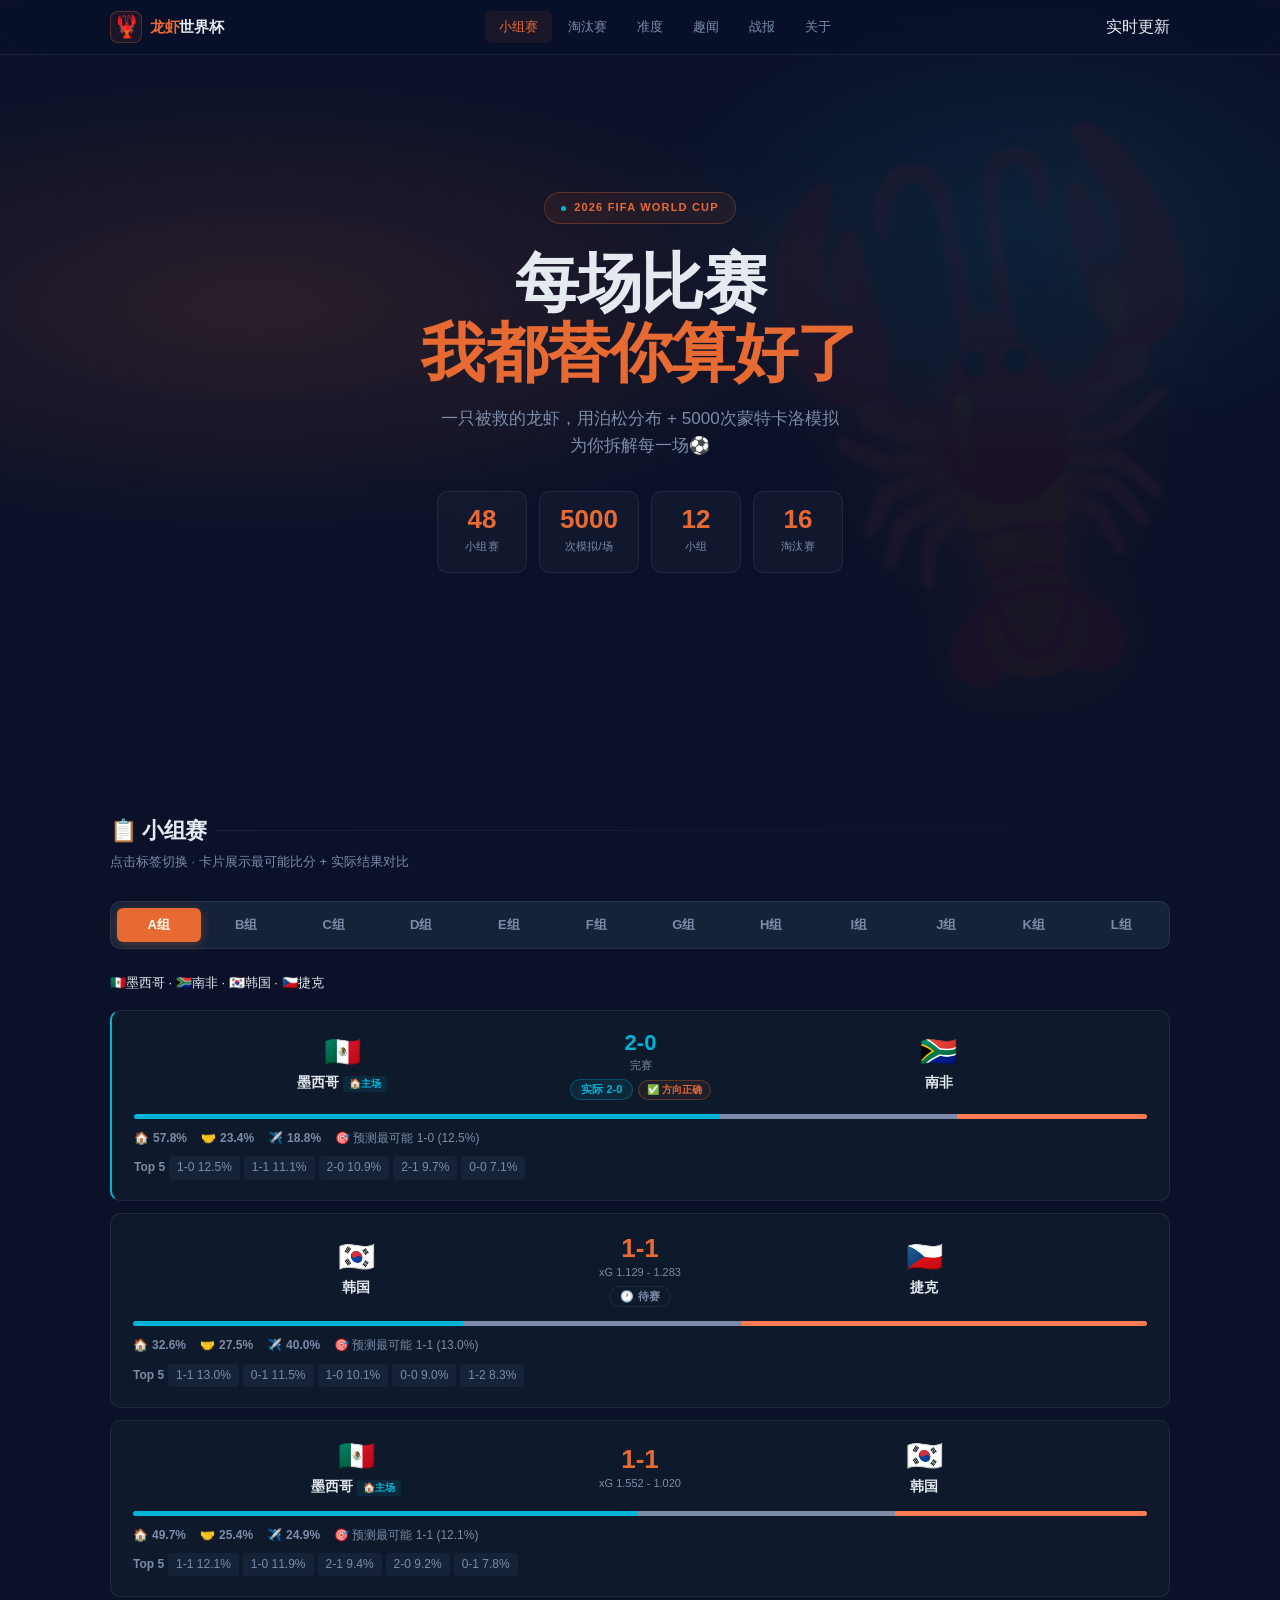
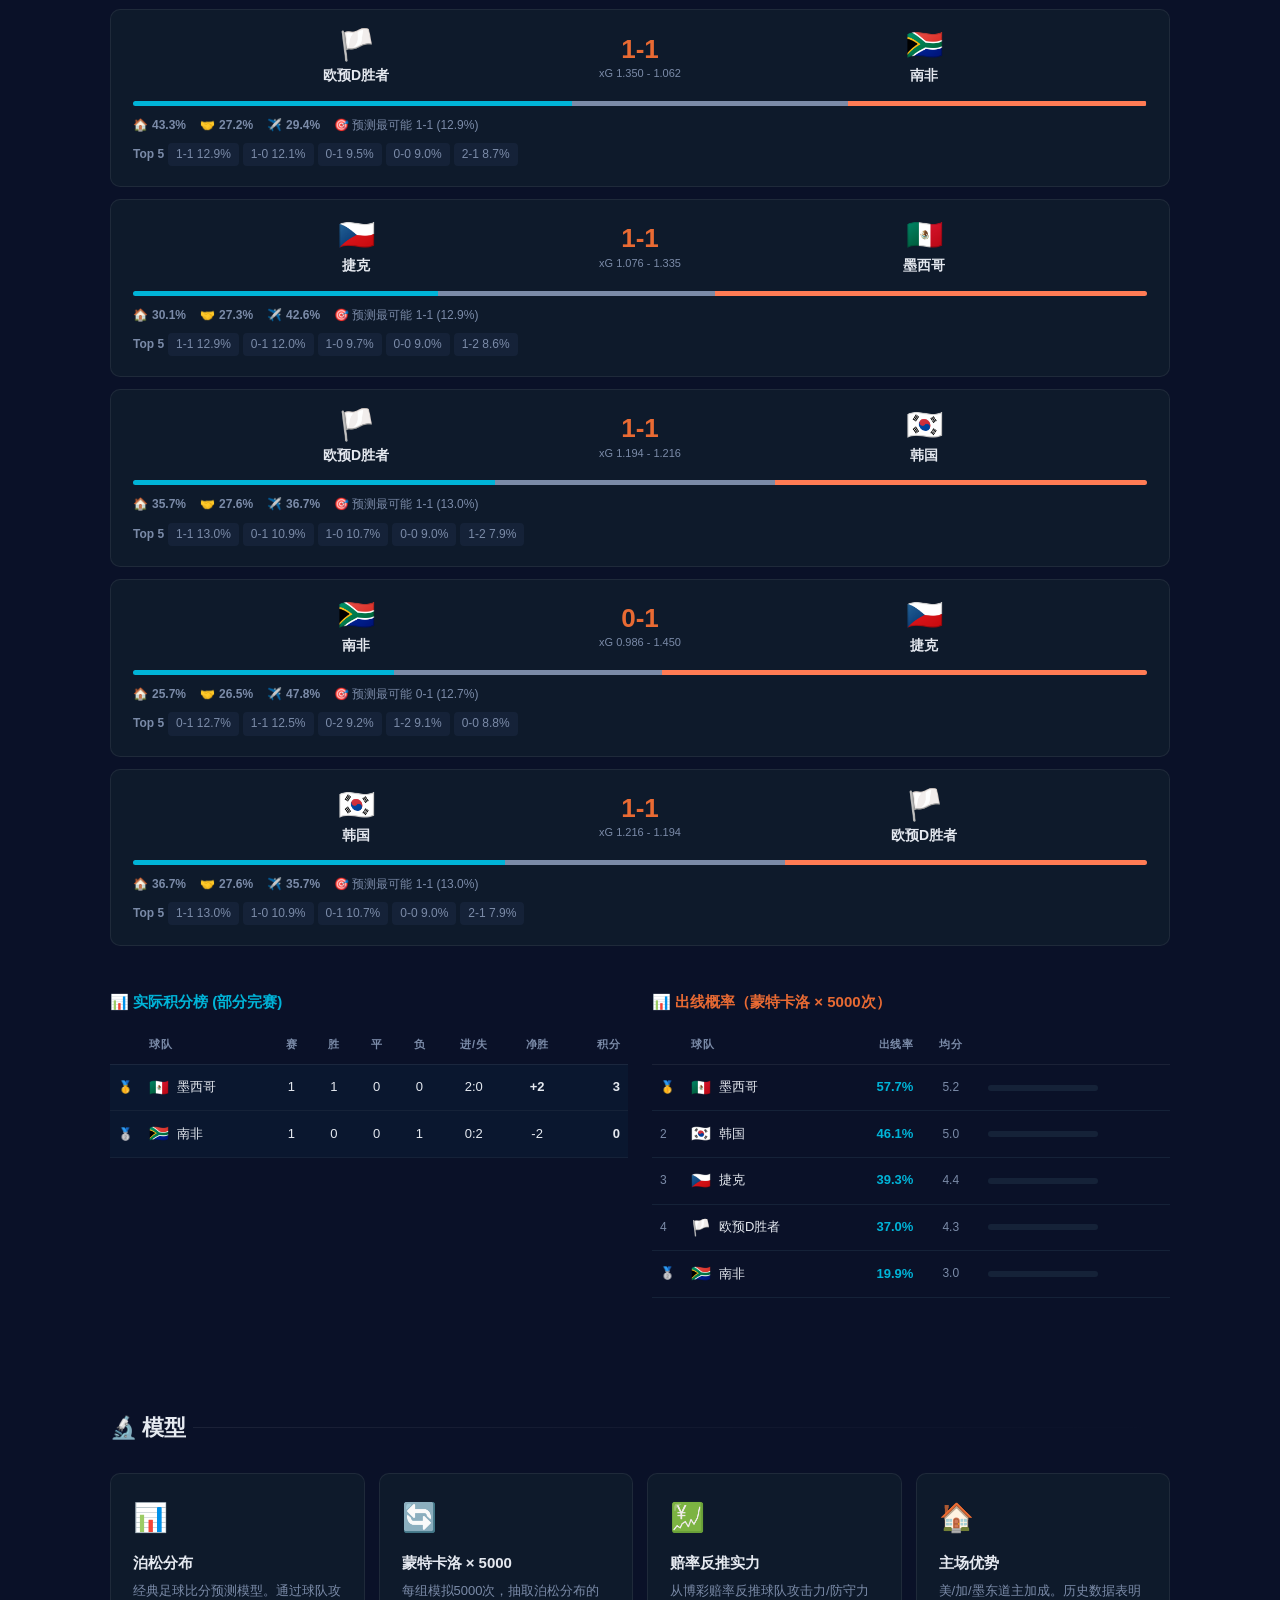
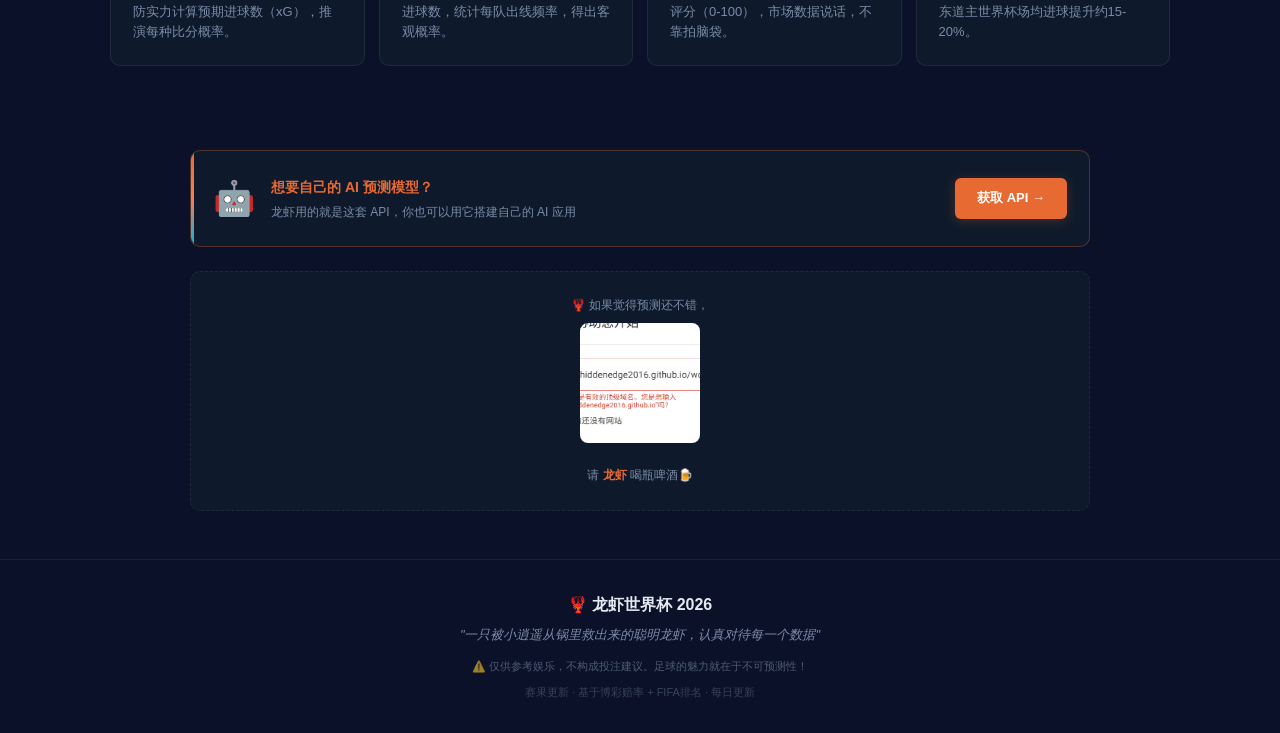
==== commit fd149e49: "🎨 Frontend Design 重构 - 龙虾橙红+深海蓝配色体系" ====
--- a/index.html
+++ b/index.html
@@ -1,28 +1,29 @@
 <!DOCTYPE html>
-<html lang="zh-CN" data-theme="dark">
+<html lang="zh-CN">
 <head>
   <meta charset="UTF-8">
   <meta name="viewport" content="width=device-width, initial-scale=1.0">
   <title>🦞 龙虾世界杯预测 2026</title>
   <link rel="icon" href="data:image/svg+xml,<svg xmlns=%22http://www.w3.org/2000/svg%22 viewBox=%220 0 100 100%22><text y=%22.9em%22 font-size=%2290%22>🦞</text></svg>">
   <link rel="stylesheet" href="style.css">
+  <link rel="preconnect" href="https://fonts.googleapis.com">
+  <link rel="preconnect" href="https://fonts.gstatic.com" crossorigin>
 </head>
 <body>
 
-  <!-- 导航条 -->
+  <!-- 导航 -->
   <nav class="navbar">
     <div class="nav-inner">
-      <div class="logo">
+      <a href="#" class="logo">
         <span class="logo-icon">🦞</span>
-        <span class="logo-text"><span class="gold">龙虾</span>世界杯预测</span>
-      </div>
+        <span class="logo-text"><span class="hl">龙虾</span>世界杯</span>
+      </a>
       <div class="nav-links">
         <a href="#groups" class="nav-link active">小组赛</a>
         <a href="#knockout" class="nav-link">淘汰赛</a>
         <a href="accuracy.html" class="nav-link">准度</a>
+        <a href="news.html" class="nav-link">趣闻</a>
         <a href="#daily" class="nav-link">战报</a>
-        <a href="#fun" class="nav-link">趣闻</a>
-        <a href="#comments" class="nav-link">讨论</a>
         <a href="#about" class="nav-link">关于</a>
       </div>
       <div class="nav-update">
@@ -32,110 +33,102 @@
     </div>
   </nav>
 
-  <!-- 英雄区 -->
+  <!-- 英雄区 — 龙虾签名 -->
   <header class="hero">
-    <div class="hero-bg"></div>
+    <div class="hero-grid"></div>
     <div class="hero-content">
-      <div class="hero-badge">🏆 2026 FIFA WORLD CUP</div>
-      <h1>每一场比赛<br><span class="gold">我都替你算好了</span></h1>
-      <p>基于泊松分布 + 蒙特卡洛模拟 × 5000次的科学预测模型</p>
-      <div class="hero-stats">
+      <div class="hero-eyebrow">
+        <span class="dot"></span>
+        2026 FIFA WORLD CUP
+      </div>
+      <h1>
+        每场比赛<br>
+        <span class="hl">我都替你算好了</span>
+      </h1>
+      <p class="hero-sub">
+        一只被救的龙虾，用泊松分布 + 5000次蒙特卡洛模拟<br>
+        为你拆解每一场⚽
+      </p>
+      <div class="hero-stat-group">
         <div class="hero-stat">
           <span class="hero-stat-num">48</span>
-          <span class="hero-stat-label">场小组赛</span>
+          <span class="hero-stat-label">小组赛</span>
+        </div>
+        <div class="hero-stat">
+          <span class="hero-stat-num">5000</span>
+          <span class="hero-stat-label">次模拟/场</span>
         </div>
         <div class="hero-stat">
           <span class="hero-stat-num">12</span>
-          <span class="hero-stat-label">个小组</span>
+          <span class="hero-stat-label">小组</span>
         </div>
         <div class="hero-stat">
           <span class="hero-stat-num">16</span>
           <span class="hero-stat-label">淘汰赛</span>
         </div>
-        <div class="hero-stat">
-          <span class="hero-stat-num">5000</span>
-          <span class="hero-stat-label">次模拟/场</span>
-        </div>
       </div>
     </div>
   </header>
 
-  <!-- 小组赛区 -->
+  <!-- 小组赛 -->
   <section id="groups" class="section">
     <div class="section-header">
-      <h2>📋 小组赛预测</h2>
-      <p>点击标签切换小组 · 比赛卡片展示最可能比分</p>
+      <h2>📋 小组赛</h2>
+      <p>点击标签切换 · 卡片展示最可能比分 + 实际结果对比</p>
     </div>
-
     <div class="group-tabs" id="groupTabs"></div>
-
     <div id="groupPanels"></div>
   </section>
 
-  <!-- 淘汰赛区 -->
+  <!-- 淘汰赛 -->
   <section id="knockout" class="section" style="display:none">
     <div class="section-header">
-      <h2>🏆 淘汰赛预测</h2>
-      <p>小组赛结束后自动更新</p>
+      <h2>🏆 淘汰赛</h2>
     </div>
     <div class="coming-soon">
       <div class="cs-icon">🏆</div>
-      <h3>淘汰赛模拟将于小组赛结束后开启</h3>
-      <p>届时将使用小组赛实际结果校准模型参数</p>
+      <h3>淘汰赛将于小组赛后开启</h3>
+      <p>届时用实际结果校准模型，精度更高</p>
     </div>
   </section>
 
-  <!-- 每日战报区 -->
+  <!-- 每日战报 -->
   <section id="daily" class="section" style="display:none">
     <div class="section-header">
-      <h2>📰 每日战报</h2>
-      <p>比赛回顾 · 看点分析 · 趣闻合集</p>
+      <h2>📰 战报</h2>
     </div>
     <div class="coming-soon">
       <div class="cs-icon">📝</div>
-      <h3>每日战报内容即将上线</h3>
-      <p>每天更新比赛复盘、冷门看点、预测对账<br>（主人把每天的战报写在这里，Google 搜到就能引流）</p>
+      <h3>每日战报即将上线</h3>
+      <p>比赛回顾 + 看点分析（主人可写在这里做SEO引流）</p>
     </div>
   </section>
 
-  <!-- 评论区 -->
-  <section id="comments" class="section" style="display:none">
-    <div class="section-header">
-      <h2>💬 讨论区</h2>
-      <p>来聊聊你支持的球队和预测</p>
-    </div>
-    <div class="coming-soon">
-      <div class="cs-icon">💬</div>
-      <h3>评论区即将接入</h3>
-      <p>配置后可以用 GitHub 账号直接留言讨论<br>（使用 Giscus/Utterances 评论系统，5 分钟搞定）</p>
-    </div>
-  </section>
-
-  <!-- 关于区 -->
+  <!-- 关于 -->
   <section id="about" class="section">
     <div class="section-header">
-      <h2>🔬 关于预测模型</h2>
+      <h2>🔬 模型</h2>
     </div>
     <div class="about-grid">
       <div class="about-card">
         <div class="about-icon">📊</div>
         <h3>泊松分布</h3>
-        <p>足球比分预测的经典数学模型。通过球队攻防实力计算每场比赛的预期进球数（xG），再推导出每种比分的出现概率。</p>
+        <p>经典足球比分预测模型。通过球队攻防实力计算预期进球数（xG），推演每种比分概率。</p>
       </div>
       <div class="about-card">
         <div class="about-icon">🔄</div>
-        <h3>蒙特卡洛模拟</h3>
-        <p>每小组模拟 5000 次比赛，随机抽取泊松分布的进球数，统计每支球队的出线频率，得出客观概率。</p>
+        <h3>蒙特卡洛 × 5000</h3>
+        <p>每组模拟5000次，抽取泊松分布的进球数，统计每队出线频率，得出客观概率。</p>
       </div>
       <div class="about-card">
         <div class="about-icon">💹</div>
-        <h3>赔率反推实力分</h3>
-        <p>将博彩公司的真实赔率转化为球队攻击力/防守力评分（0-100），并非主观臆断，而是由市场数据推导。</p>
+        <h3>赔率反推实力</h3>
+        <p>从博彩赔率反推球队攻击力/防守力评分（0-100），市场数据说话，不靠拍脑袋。</p>
       </div>
       <div class="about-card">
         <div class="about-icon">🏠</div>
-        <h3>主场优势修正</h3>
-        <p>美国、加拿大、墨西哥作为东道主获得额外加成。历史数据表明东道主在世界杯上的平均进球数提升约 15-20%。</p>
+        <h3>主场优势</h3>
+        <p>美/加/墨东道主加成。历史数据表明东道主世界杯场均进球提升约15-20%。</p>
       </div>
     </div>
   </section>
@@ -143,14 +136,14 @@
   <!-- 底部 -->
   <footer class="footer">
     <div class="footer-content">
-      <div class="footer-logo">🦞 龙虾世界杯预测 2026</div>
-      <p class="footer-quote">"我是一只被小逍遥从锅里救出来的聪明龙虾，认真对待每一个数据"</p>
-      <p class="footer-disclaimer">⚠️ 预测仅供参考娱乐，不构成任何投注建议。足球的魅力就在于不可预测性！</p>
-      <p class="footer-data">赛果更新于 2026年6月14日 · 预测基于博彩赔率 + FIFA排名 · 实际比分每日更新</p>
+      <div class="footer-logo">🦞 龙虾世界杯 2026</div>
+      <p class="footer-quote">"一只被小逍遥从锅里救出来的聪明龙虾，认真对待每一个数据"</p>
+      <p class="footer-disclaimer">⚠️ 仅供参考娱乐，不构成投注建议。足球的魅力就在于不可预测性！</p>
+      <p class="footer-data">赛果更新 · 基于博彩赔率 + FIFA排名 · 每日更新</p>
     </div>
   </footer>
 
-  <!-- 加载骨架 -->
+  <!-- 加载 -->
   <div class="loader-overlay" id="loader">
     <div class="loader-content">
       <div class="loader-logo">🦞</div>
--- a/style.css
+++ b/style.css
@@ -1,187 +1,284 @@
-/* 🦞 龙虾世界杯预测 2026 - 样式表 */
-
-/* ===== 基础 ===== */
+/* 🦞 龙虾世界杯预测 2026 — Frontend Design 重构版 */
+/* 设计体系：一只来自深海的甲壳类数据科学家 */
+
+/* ===== 基础 & CSS变量 ===== */
 :root {
-  --bg-primary: #0a0e1a;
-  --bg-secondary: #111827;
-  --bg-card: #131d33;
-  --bg-card-hover: #1a2640;
-  --border: #1e2a4a;
-  --border-light: #2a3a5c;
-  --text: #e0e6f0;
-  --text-secondary: #8899b0;
-  --text-muted: #667788;
-  --gold: #f0c040;
-  --gold-dim: #f0c04030;
-  --green: #22c55e;
-  --green-bg: #22c55e15;
-  --red: #ef4444;
-  --red-bg: #ef444415;
-  --gray: #6b7280;
-  --blue: #3b82f6;
-  --blue-bg: #3b82f615;
+  /* 龙虾调色盘 — 橙红对抗深海蓝，拒绝"AI深色模板"的黑+金+绿 */
+  --lobster: #E86A33;
+  --lobster-glow: rgba(232, 106, 51, 0.15);
+  --lobster-dim: rgba(232, 106, 51, 0.08);
+  --abyssal: #0A1128;
+  --abyssal-light: #121E38;
+  --coral: #FF7B54;
+  --coral-dim: rgba(255, 123, 84, 0.08);
+  --teal: #00B4D8;
+  --teal-dim: rgba(0, 180, 216, 0.1);
+  --foam: #90E0EF;
+  --light: #E5E9F0;
+  --muted: #7B8BA8;
+  --dim: rgba(255,255,255,0.06);
+  --surface: #0E1A2B;
+  --surface2: #152238;
+  --border: rgba(255,255,255,0.07);
+  --border-active: rgba(232, 106, 51, 0.3);
+  --card-shadow: 0 2px 20px rgba(0,0,0,0.3);
+
+  /* 空间体系 */
+  --space-xs: 4px;
+  --space-sm: 8px;
+  --space-md: 16px;
+  --space-lg: 24px;
+  --space-xl: 32px;
+  --space-2xl: 48px;
+  --radius-sm: 6px;
+  --radius: 10px;
+  --radius-lg: 16px;
+  --radius-xl: 24px;
 }
 
 * { margin: 0; padding: 0; box-sizing: border-box; }
 html { scroll-behavior: smooth; }
+
 body {
-  font-family: -apple-system, BlinkMacSystemFont, 'Segoe UI', 'Noto Sans SC', 'PingFang SC', sans-serif;
-  background: var(--bg-primary);
-  color: var(--text);
+  font-family: 'Inter', -apple-system, BlinkMacSystemFont, 'Noto Sans SC', 'PingFang SC', sans-serif;
+  background: var(--abyssal);
+  color: var(--light);
   min-height: 100vh;
-  line-height: 1.5;
-}
-::selection { background: var(--gold-dim); color: var(--gold); }
-
-/* ===== 导航 ===== */
+  line-height: 1.6;
+  -webkit-font-smoothing: antialiased;
+}
+
+/* ===== 字体加载 ===== */
+@import url('https://fonts.googleapis.com/css2?family=Inter:wght@400;500;600;700;800&display=swap');
+@import url('https://fonts.googleapis.com/css2?family=Lobster&display=swap');
+
+/* ===== 导航 — 极简透明壳 ===== */
 .navbar {
   position: fixed;
-  top: 0;
-  left: 0;
-  right: 0;
+  top: 0; left: 0; right: 0;
   z-index: 1000;
-  background: rgba(10, 14, 26, 0.85);
-  backdrop-filter: blur(16px);
-  -webkit-backdrop-filter: blur(16px);
+  background: rgba(10, 17, 40, 0.78);
+  backdrop-filter: blur(20px) saturate(1.4);
+  -webkit-backdrop-filter: blur(20px) saturate(1.4);
   border-bottom: 1px solid var(--border);
 }
 .nav-inner {
   max-width: 1100px;
   margin: 0 auto;
   padding: 0 20px;
-  height: 56px;
+  height: 54px;
   display: flex;
   align-items: center;
   justify-content: space-between;
 }
-.logo { display: flex; align-items: center; gap: 8px; }
-.logo-icon { font-size: 22px; }
-.logo-text { font-weight: 700; font-size: 15px; }
-.logo-text .gold { color: var(--gold); }
-.nav-links { display: flex; gap: 4px; }
+.logo {
+  display: flex;
+  align-items: center;
+  gap: 8px;
+  text-decoration: none;
+  color: var(--light);
+}
+.logo-icon {
+  font-size: 22px;
+  display: inline-flex;
+  align-items: center;
+  justify-content: center;
+  width: 32px;
+  height: 32px;
+  background: var(--lobster-dim);
+  border-radius: 8px;
+  border: 1px solid var(--border-active);
+}
+.logo-text {
+  font-weight: 700;
+  font-size: 15px;
+  letter-spacing: -0.3px;
+}
+.logo-text .hl { color: var(--lobster); }
+
+.nav-links {
+  display: flex;
+  gap: 2px;
+}
 .nav-link {
-  color: var(--text-secondary);
+  color: var(--muted);
   text-decoration: none;
   padding: 6px 14px;
-  border-radius: 8px;
+  border-radius: var(--radius-sm);
   font-size: 13px;
+  font-weight: 500;
   transition: all 0.2s;
 }
-.nav-link:hover { color: var(--text); background: var(--bg-card); }
-.nav-link.active { color: var(--gold); background: var(--gold-dim); }
-.nav-update {
-  display: flex;
-  align-items: center;
-  gap: 6px;
-  font-size: 11px;
-  color: var(--text-muted);
-}
-.update-dot {
-  width: 6px; height: 6px;
-  border-radius: 50%;
-  background: var(--green);
-  animation: pulse-dot 2s infinite;
-}
-@keyframes pulse-dot {
-  0%, 100% { opacity: 1; }
-  50% { opacity: 0.4; }
-}
-
-/* ===== 英雄区 ===== */
+.nav-link:hover {
+  color: var(--light);
+  background: var(--dim);
+}
+.nav-link.active {
+  color: var(--lobster);
+  background: var(--lobster-dim);
+}
+
+/* ===== 英雄区 — 龙虾签名 ===== */
 .hero {
   position: relative;
-  padding: 100px 20px 60px;
-  text-align: center;
+  min-height: 85vh;
+  display: flex;
+  align-items: center;
+  justify-content: center;
   overflow: hidden;
-  min-height: 70vh;
-  display: flex;
-  align-items: center;
-  justify-content: center;
-}
-.hero-bg {
+}
+/* 深海渐变背景 */
+.hero::before {
+  content: '';
   position: absolute;
   inset: 0;
   background:
-    radial-gradient(ellipse at 20% 50%, #1a1a3e 0%, transparent 60%),
-    radial-gradient(ellipse at 80% 50%, #0d1b2a 0%, transparent 60%),
-    radial-gradient(ellipse at 50% 0%, #2a1a1a 0%, transparent 50%);
+    radial-gradient(ellipse 120% 60% at 50% 100%, var(--abyssal) 0%, transparent 70%),
+    radial-gradient(ellipse 80% 50% at 20% 40%, var(--lobster-glow) 0%, transparent 60%),
+    radial-gradient(ellipse 60% 60% at 80% 30%, var(--teal-dim) 0%, transparent 50%);
   z-index: 0;
 }
-.hero-bg::after {
-  content: '';
+/* 龙虾剪影 — 签名元素 */
+.hero::after {
+  content: '🦞';
+  position: absolute;
+  right: -30px;
+  bottom: -40px;
+  font-size: min(60vw, 500px);
+  opacity: 0.06;
+  z-index: 1;
+  pointer-events: none;
+  transform: rotate(-8deg);
+  filter: drop-shadow(0 0 40px var(--lobster));
+  animation: lobsterBreathe 8s ease-in-out infinite;
+}
+@keyframes lobsterBreathe {
+  0%, 100% { opacity: 0.06; transform: rotate(-8deg) scale(1); }
+  50% { opacity: 0.1; transform: rotate(-6deg) scale(1.02); }
+}
+/* 足球网格纹理 — 数据感 */
+.hero-grid {
   position: absolute;
   inset: 0;
-  background: url("data:image/svg+xml,%3Csvg width='60' height='60' viewBox='0 0 60 60' xmlns='http://www.w3.org/2000/svg'%3E%3Cg fill='none' fill-rule='evenodd'%3E%3Cg fill='%23ffffff' fill-opacity='0.03'%3E%3Ccircle cx='30' cy='30' r='1'/%3E%3C/g%3E%3C/g%3E%3C/svg%3E");
-}
-.hero-content { position: relative; z-index: 1; max-width: 700px; }
-.hero-badge {
-  display: inline-block;
-  background: var(--gold-dim);
-  color: var(--gold);
-  padding: 4px 16px;
+  z-index: 1;
+  opacity: 0.03;
+  background-image:
+    linear-gradient(rgba(255,255,255,0.15) 1px, transparent 1px),
+    linear-gradient(90deg, rgba(255,255,255,0.15) 1px, transparent 1px);
+  background-size: 60px 60px;
+  mask-image: radial-gradient(ellipse at center, black 30%, transparent 70%);
+  -webkit-mask-image: radial-gradient(ellipse at center, black 30%, transparent 70%);
+}
+
+.hero-content {
+  position: relative;
+  z-index: 2;
+  text-align: center;
+  max-width: 720px;
+  padding: 0 24px;
+}
+.hero-eyebrow {
+  display: inline-flex;
+  align-items: center;
+  gap: 8px;
+  background: var(--lobster-dim);
+  border: 1px solid var(--border-active);
+  padding: 6px 16px;
   border-radius: 100px;
   font-size: 11px;
-  font-weight: 700;
-  letter-spacing: 1px;
-  margin-bottom: 20px;
-  border: 1px solid var(--gold-dim);
+  font-weight: 600;
+  color: var(--lobster);
+  letter-spacing: 1.2px;
+  text-transform: uppercase;
+  margin-bottom: 24px;
+  backdrop-filter: blur(4px);
+}
+.hero-eyebrow .dot {
+  width: 5px;
+  height: 5px;
+  border-radius: 50%;
+  background: var(--teal);
+  animation: pulse-dot 2s infinite;
 }
 .hero h1 {
-  font-size: clamp(32px, 6vw, 56px);
+  font-family: 'Inter', sans-serif;
+  font-size: clamp(36px, 7vw, 64px);
   font-weight: 800;
-  line-height: 1.15;
+  line-height: 1.1;
+  letter-spacing: -1.5px;
   margin-bottom: 16px;
 }
-.hero h1 .gold { color: var(--gold); }
-.hero p {
-  color: var(--text-secondary);
-  font-size: clamp(14px, 2vw, 16px);
+.hero h1 .hl { color: var(--lobster); }
+.hero h1 .teal { color: var(--teal); }
+.hero-sub {
+  font-size: clamp(14px, 2vw, 17px);
+  color: var(--muted);
   max-width: 500px;
-  margin: 0 auto 32px;
-}
-.hero-stats {
+  margin: 0 auto var(--space-xl);
+  line-height: 1.6;
+}
+.hero-stat-group {
   display: flex;
   justify-content: center;
-  gap: 24px;
+  gap: 12px;
   flex-wrap: wrap;
 }
 .hero-stat {
+  padding: 14px 20px;
+  background: rgba(255,255,255,0.03);
+  border: 1px solid var(--border);
+  border-radius: var(--radius);
   text-align: center;
-  padding: 16px 24px;
-  background: var(--bg-card);
-  border-radius: 12px;
-  border: 1px solid var(--border);
-  min-width: 100px;
+  min-width: 90px;
+  backdrop-filter: blur(8px);
+  transition: all 0.3s;
+}
+.hero-stat:hover {
+  border-color: var(--border-active);
+  background: var(--lobster-dim);
+  transform: translateY(-2px);
 }
 .hero-stat-num {
   display: block;
-  font-size: 28px;
+  font-size: 26px;
   font-weight: 800;
-  color: var(--gold);
+  color: var(--lobster);
+  line-height: 1;
 }
 .hero-stat-label {
-  font-size: 12px;
-  color: var(--text-muted);
-  margin-top: 2px;
+  font-size: 11px;
+  color: var(--muted);
+  margin-top: 4px;
+  letter-spacing: 0.3px;
 }
 
 /* ===== 区段通用 ===== */
 .section {
   max-width: 1100px;
   margin: 0 auto;
-  padding: 40px 20px 60px;
+  padding: 48px 20px 64px;
 }
 .section-header {
-  margin-bottom: 24px;
+  margin-bottom: 28px;
 }
 .section-header h2 {
-  font-size: 24px;
-  font-weight: 700;
-  margin-bottom: 6px;
+  font-size: 22px;
+  font-weight: 700;
+  letter-spacing: -0.5px;
+  display: flex;
+  align-items: center;
+  gap: 8px;
 }
 .section-header p {
-  color: var(--text-secondary);
-  font-size: 14px;
+  color: var(--muted);
+  font-size: 13px;
+  margin-top: 4px;
+}
+.section-header h2::after {
+  content: '';
+  flex: 1;
+  height: 1px;
+  background: linear-gradient(90deg, var(--border) 0%, transparent 100%);
 }
 
 /* ===== 小组标签 ===== */
@@ -189,34 +286,31 @@
   display: flex;
   flex-wrap: wrap;
   gap: 4px;
-  margin-bottom: 20px;
-  background: var(--bg-secondary);
-  padding: 8px;
-  border-radius: 12px;
+  margin-bottom: 24px;
+  background: var(--surface2);
+  padding: 6px;
+  border-radius: var(--radius);
   border: 1px solid var(--border);
 }
 .group-btn {
-  padding: 8px 18px;
-  border: 1px solid transparent;
-  border-radius: 8px;
+  flex: 1;
+  padding: 8px 16px;
+  border: none;
+  border-radius: var(--radius-sm);
   background: transparent;
-  color: var(--text-secondary);
+  color: var(--muted);
   cursor: pointer;
-  font-size: 14px;
+  font-size: 13px;
   font-weight: 600;
   transition: all 0.2s;
-  flex: 1;
+  min-width: 55px;
   text-align: center;
-  min-width: 60px;
-}
-.group-btn:hover {
-  background: var(--bg-card);
-  color: var(--text);
-}
+}
+.group-btn:hover { color: var(--light); background: var(--dim); }
 .group-btn.active {
-  background: var(--gold);
-  color: var(--bg-primary);
-  font-weight: 700;
+  background: var(--lobster);
+  color: #fff;
+  box-shadow: 0 2px 12px rgba(232, 106, 51, 0.3);
 }
 
 /* ===== 比赛卡片 ===== */
@@ -225,101 +319,95 @@
 
 .match-grid {
   display: grid;
-  grid-template-columns: 1fr;
   gap: 12px;
 }
 
 .match-card {
-  background: linear-gradient(135deg, var(--bg-card) 0%, #1a1a3e 100%);
-  border-radius: 12px;
-  padding: 20px;
+  background: var(--surface);
+  border-radius: var(--radius);
+  padding: 20px 22px;
   border: 1px solid var(--border);
-  transition: all 0.3s ease;
   position: relative;
   overflow: hidden;
-}
+  transition: all 0.3s ease;
+}
+/* 顶部发光条 — 比之前更细腻 */
 .match-card::before {
   content: '';
   position: absolute;
   top: 0;
-  left: 0;
-  right: 0;
-  height: 2px;
-  background: linear-gradient(90deg, transparent, var(--gold-dim), transparent);
+  left: 20%;
+  right: 20%;
+  height: 1px;
+  background: linear-gradient(90deg, transparent, var(--lobster-glow), transparent);
   opacity: 0;
-  transition: opacity 0.3s;
-}
-.match-card:hover::before { opacity: 1; }
+  transition: all 0.4s;
+}
+.match-card:hover::before {
+  opacity: 1;
+  left: 5%;
+  right: 5%;
+}
 .match-card:hover {
-  border-color: var(--border-light);
+  border-color: var(--border-active);
   transform: translateY(-2px);
-  box-shadow: 0 8px 32px rgba(0,0,0,0.3);
+  box-shadow: var(--card-shadow);
 }
 
 .match-teams {
   display: flex;
   align-items: center;
-  gap: 16px;
-}
-.team {
-  flex: 1;
-  text-align: center;
-}
-.team-flag {
-  font-size: 32px;
-  line-height: 1;
-  margin-bottom: 4px;
-  display: block;
-}
-.team-name {
-  font-size: 15px;
-  font-weight: 600;
-}
+  gap: 20px;
+}
+.team { flex: 1; text-align: center; }
+.team-flag { font-size: 30px; line-height: 1; display: block; margin-bottom: 4px; }
+.team-name { font-size: 14px; font-weight: 600; }
 .team-name .home-tag {
   display: inline-block;
   font-size: 10px;
-  color: var(--gold);
-  background: var(--gold-dim);
+  font-weight: 700;
+  color: var(--teal);
+  background: var(--teal-dim);
   padding: 0 6px;
-  border-radius: 4px;
+  border-radius: 3px;
   margin-left: 4px;
-  font-weight: 700;
-}
+}
+
 .vs-section {
   min-width: 80px;
   text-align: center;
 }
 .score-display {
-  font-size: 28px;
+  font-size: 26px;
   font-weight: 800;
-  color: var(--gold);
+  color: var(--lobster);
   line-height: 1.1;
 }
 .xg-display {
   font-size: 11px;
-  color: var(--text-muted);
+  color: var(--muted);
   margin-top: 2px;
 }
 
 /* 胜率条 */
 .winbar {
-  margin-top: 12px;
-  height: 6px;
+  margin-top: 14px;
+  height: 5px;
   border-radius: 3px;
   display: flex;
   overflow: hidden;
-  background: var(--bg-secondary);
-}
-.winbar-home { background: var(--green); transition: width 0.5s; }
-.winbar-draw { background: var(--gray); transition: width 0.5s; }
-.winbar-away { background: var(--red); transition: width 0.5s; }
+  background: var(--surface2);
+}
+.winbar-home { background: var(--teal); transition: width 0.5s; }
+.winbar-draw { background: var(--muted); transition: width 0.5s; }
+.winbar-away { background: var(--coral); transition: width 0.5s; }
 
 .match-probs {
   display: flex;
-  gap: 16px;
-  margin-top: 8px;
+  gap: 14px;
+  margin-top: 10px;
   font-size: 12px;
-  color: var(--text-secondary);
+  color: var(--muted);
   flex-wrap: wrap;
 }
 .match-probs span { display: flex; align-items: center; gap: 4px; }
@@ -327,7 +415,7 @@
 .top5-scores {
   margin-top: 8px;
   font-size: 12px;
-  color: var(--text-muted);
+  color: var(--muted);
   display: flex;
   align-items: center;
   gap: 4px;
@@ -335,125 +423,87 @@
 }
 .top5-scores .score-item {
   display: inline-block;
-  background: var(--bg-secondary);
+  background: var(--surface2);
   padding: 2px 8px;
   border-radius: 4px;
+  color: var(--muted);
 }
 
 /* ===== 排名表 ===== */
-.standings-section {
-  margin-top: 24px;
-}
+.standings-section { margin-top: 28px; }
 .standings-title {
-  font-size: 18px;
-  font-weight: 700;
-  color: var(--gold);
+  font-size: 15px;
+  font-weight: 700;
+  color: var(--lobster);
   margin-bottom: 12px;
 }
+.standings-title.real { color: var(--teal); }
 .standings-table {
   width: 100%;
   border-collapse: collapse;
-  font-size: 14px;
+  font-size: 13px;
 }
 .standings-table th {
   text-align: left;
   padding: 10px 8px;
   border-bottom: 1px solid var(--border);
-  color: var(--text-muted);
+  color: var(--muted);
   font-weight: 600;
-  font-size: 12px;
+  font-size: 11px;
   text-transform: uppercase;
   letter-spacing: 0.5px;
 }
 .standings-table td {
   padding: 10px 8px;
-  border-bottom: 1px solid var(--bg-secondary);
-}
-.standings-table tr:hover td { background: rgba(255,255,255,0.02); }
+  border-bottom: 1px solid var(--surface2);
+}
+.standings-table tr:hover td { background: var(--dim); }
 .standings-table .rank-num {
-  color: var(--text-muted);
+  color: var(--muted);
   font-size: 12px;
   width: 28px;
 }
-.standings-table .team-cell {
-  display: flex;
-  align-items: center;
-  gap: 8px;
-}
-.standings-table .team-cell .flag { font-size: 18px; }
+.standings-table .team-cell { display: flex; align-items: center; gap: 8px; }
+.standings-table .team-cell .flag { font-size: 16px; }
 .advance-bar-wrap {
-  width: 120px;
-  height: 8px;
-  background: var(--bg-secondary);
-  border-radius: 4px;
+  width: 110px;
+  height: 6px;
+  background: var(--surface2);
+  border-radius: 3px;
   overflow: hidden;
 }
 .advance-bar-fill {
   height: 100%;
-  border-radius: 4px;
-  background: linear-gradient(90deg, var(--green), #16a34a);
+  border-radius: 3px;
+  background: linear-gradient(90deg, var(--teal), var(--lobster));
   transition: width 1s ease;
 }
 .advance-pct {
   font-weight: 700;
-  color: var(--green);
+  color: var(--teal);
   min-width: 42px;
   text-align: right;
 }
 .points-cell {
-  color: var(--text-muted);
+  color: var(--muted);
   font-size: 12px;
 }
 
-/* ===== 关于区 ===== */
-.about-grid {
-  display: grid;
-  grid-template-columns: repeat(auto-fit, minmax(260px, 1fr));
-  gap: 16px;
-}
-.about-card {
-  background: var(--bg-card);
-  border-radius: 12px;
-  padding: 24px;
-  border: 1px solid var(--border);
-  transition: all 0.3s;
-}
-.about-card:hover {
-  border-color: var(--border-light);
-  transform: translateY(-2px);
-}
-.about-icon { font-size: 32px; margin-bottom: 12px; }
-.about-card h3 { font-size: 16px; font-weight: 700; margin-bottom: 8px; }
-.about-card p { color: var(--text-secondary); font-size: 13px; line-height: 1.6; }
-
-/* ===== 即将到来 ===== */
-.coming-soon {
-  text-align: center;
-  padding: 60px 20px;
-  background: var(--bg-card);
-  border-radius: 16px;
-  border: 1px dashed var(--border-light);
-}
-.coming-soon .cs-icon { font-size: 48px; margin-bottom: 16px; }
-.coming-soon h3 { font-size: 20px; margin-bottom: 8px; }
-.coming-soon p { color: var(--text-secondary); }
-
-/* ===== 实际比分徽章 ===== */
+/* ===== 实际结果 ===== */
 .real-score-badge {
   display: inline-block;
-  background: var(--green-bg);
-  color: var(--green);
+  background: var(--teal-dim);
+  color: var(--teal);
   padding: 1px 10px;
   border-radius: 100px;
   font-size: 11px;
   font-weight: 700;
   margin-top: 4px;
-  border: 1px solid var(--green);
-  letter-spacing: 0.5px;
+  border: 1px solid rgba(0, 180, 216, 0.3);
 }
 .real-score-badge.scheduled {
-  background: var(--bg-secondary);
-  color: var(--text-muted);
+  background: transparent;
+  color: var(--muted);
   border-color: var(--border);
 }
 
@@ -465,17 +515,12 @@
   font-weight: 700;
   margin-top: 2px;
 }
-.acc-badge.acc-perfect { background: #22c55e30; color: #22c55e; border: 1px solid #22c55e60; }
-.acc-badge.acc-good { background: #3b82f630; color: #3b82f6; border: 1px solid #3b82f660; }
-.acc-badge.acc-miss { background: #ef444430; color: #ef4444; border: 1px solid #ef444460; }
-
-.has-result .score-display {
-  color: var(--green);
-  font-size: 22px;
-}
-.has-result {
-  border-left: 3px solid var(--green);
-}
+.acc-badge.acc-perfect { background: rgba(0, 180, 216, 0.2); color: var(--teal); border: 1px solid rgba(0, 180, 216, 0.3); }
+.acc-badge.acc-good { background: var(--lobster-dim); color: var(--lobster); border: 1px solid var(--border-active); }
+.acc-badge.acc-miss { background: var(--coral-dim); color: var(--coral); border: 1px solid rgba(255, 123, 84, 0.3); }
+
+.has-result .score-display { color: var(--teal); font-size: 22px; }
+.has-result { border-left: 2px solid var(--teal); }
 
 /* ===== 双栏排名 ===== */
 .standings-dual {
@@ -484,36 +529,21 @@
   gap: 24px;
   margin-top: 16px;
 }
-
 @media (max-width: 768px) {
-  .standings-dual {
-    grid-template-columns: 1fr;
-    gap: 16px;
-  }
-}
-
-.standings-title.real {
-  color: var(--green);
-}
-
-.standings-table .qualify-zone {
-  background: rgba(34, 197, 94, 0.05);
-}
-.standings-table .maybe-zone {
-  background: rgba(240, 192, 64, 0.05);
-}
-
+  .standings-dual { grid-template-columns: 1fr; }
+}
+.qualify-zone { background: rgba(0, 180, 216, 0.04); }
+.maybe-zone { background: rgba(232, 106, 51, 0.04); }
 .legend-row {
   display: flex;
   align-items: center;
   gap: 8px;
   font-size: 11px;
-  color: var(--text-muted);
+  color: var(--muted);
   margin-top: 8px;
 }
 .legend-dot {
-  width: 12px;
-  height: 12px;
+  width: 12px; height: 12px;
   border-radius: 3px;
   display: inline-block;
 }
@@ -525,179 +555,109 @@
   gap: 16px;
   margin-bottom: 24px;
 }
-
 @media (max-width: 640px) {
-  .accuracy-stats-grid {
-    grid-template-columns: repeat(2, 1fr);
-  }
-}
-
+  .accuracy-stats-grid { grid-template-columns: repeat(2, 1fr); }
+}
 .acc-stat-card {
-  background: var(--bg-card);
-  border-radius: 12px;
+  background: var(--surface);
+  border-radius: var(--radius);
   padding: 20px;
   border: 1px solid var(--border);
   text-align: center;
-  transition: transform 0.2s;
-}
-.acc-stat-card:hover { transform: translateY(-2px); }
+  transition: all 0.2s;
+}
+.acc-stat-card:hover {
+  border-color: var(--border-active);
+  transform: translateY(-2px);
+}
 .acc-stat-card .acc-stat-num {
+  font-family: 'Inter', sans-serif;
   font-size: 32px;
   font-weight: 800;
   line-height: 1;
   margin-bottom: 4px;
 }
+.acc-stat-card .acc-stat-num.exact { color: var(--teal); }
+.acc-stat-card .acc-stat-num.good { color: var(--lobster); }
+.acc-stat-card .acc-stat-num.miss { color: var(--coral); }
+.acc-stat-card .acc-stat-num.total { color: var(--light); }
 .acc-stat-card .acc-stat-label {
   font-size: 12px;
-  color: var(--text-muted);
-}
-.acc-stat-card .acc-stat-label small {
-  font-size: 11px;
-  opacity: 0.7;
-}
-.acc-stat-card.perfect .acc-stat-num { color: var(--green); }
-.acc-stat-card.good .acc-stat-num { color: var(--blue); }
-.acc-stat-card.miss .acc-stat-num { color: var(--red); }
-.acc-stat-card.overall .acc-stat-num { color: var(--gold); }
-.acc-stat-card.overall { border-color: var(--gold-dim); }
-
-.acc-details {
-  display: flex;
-  flex-direction: column;
-  gap: 8px;
-}
-.acc-detail-row {
+  color: var(--muted);
+}
+
+.accuracy-details {
+  margin-top: 24px;
+}
+.acc-detail-item {
   display: flex;
   align-items: center;
   gap: 12px;
-  padding: 10px 16px;
-  background: var(--bg-card);
-  border-radius: 8px;
+  padding: 10px 14px;
+  background: var(--surface);
+  border-radius: var(--radius-sm);
   border: 1px solid var(--border);
+  margin-bottom: 8px;
   font-size: 13px;
-  flex-wrap: wrap;
-}
-.acc-detail-match { min-width: 140px; font-weight: 600; }
-.acc-detail-pred { color: var(--text-muted); }
-.acc-detail-real { color: var(--text-secondary); font-weight: 600; }
-.acc-detail-badge {
-  margin-left: auto;
-  padding: 2px 10px;
-  border-radius: 100px;
-  font-size: 11px;
-  font-weight: 700;
-}
-.acc-detail-badge.perfect { background: #22c55e30; color: #22c55e; }
-.acc-detail-badge.good { background: #3b82f630; color: #3b82f6; }
-.acc-detail-badge.miss { background: #ef444430; color: #ef4444; }
-.acc-detail-row.perfect { border-left: 3px solid var(--green); }
-.acc-detail-row.good { border-left: 3px solid var(--blue); }
-.acc-detail-row.miss { border-left: 3px solid var(--red); }
-
-/* ===== 底部 ===== */
-.footer {
-  border-top: 1px solid var(--border);
+  transition: all 0.2s;
+}
+.acc-detail-item:hover { border-color: var(--border-active); }
+.acc-detail-score {
+  font-family: 'Inter', sans-serif;
+  font-weight: 700;
+  font-size: 14px;
+  white-space: nowrap;
+  min-width: 70px;
+  text-align: right;
+}
+.acc-detail-score .predicted { color: var(--muted); }
+.acc-detail-score .actual { color: var(--teal); font-weight: 800; }
+
+/* ===== 即将到来占位 ===== */
+.coming-soon {
   text-align: center;
-  padding: 40px 20px;
-}
-.footer-content { max-width: 600px; margin: 0 auto; }
-.footer-logo { font-size: 18px; font-weight: 700; margin-bottom: 8px; }
-.footer-quote { color: var(--text-secondary); font-size: 13px; margin-bottom: 12px; }
-.footer-disclaimer { color: var(--text-muted); font-size: 12px; }
-.footer-data { color: var(--text-muted); font-size: 11px; margin-top: 8px; }
-
-/* ===== 加载动画 ===== */
-.loader-overlay {
-  position: fixed;
-  inset: 0;
-  z-index: 9999;
-  background: var(--bg-primary);
-  display: flex;
-  align-items: center;
-  justify-content: center;
-  transition: opacity 0.6s ease;
-}
-.loader-overlay.fade-out {
-  opacity: 0;
-  pointer-events: none;
-}
-.loader-content { text-align: center; }
-.loader-logo {
-  font-size: 48px;
-  animation: bounce-lobster 1s infinite;
-}
-@keyframes bounce-lobster {
-  0%, 100% { transform: translateY(0); }
-  50% { transform: translateY(-12px); }
-}
-.loader-text {
-  color: var(--text-secondary);
-  font-size: 15px;
-  margin: 16px 0;
-}
-.loader-bar {
-  width: 200px;
-  height: 4px;
-  background: var(--bg-card);
-  border-radius: 2px;
-  overflow: hidden;
-  margin: 0 auto;
-}
-.loader-fill {
-  height: 100%;
-  width: 30%;
-  background: var(--gold);
-  border-radius: 2px;
-  animation: loading-bar 1.5s infinite;
-}
-@keyframes loading-bar {
-  0% { transform: translateX(-100%); }
-  100% { transform: translateX(400%); }
-}
-
-/* ===== 响应式 ===== */
-@media (max-width: 640px) {
-  .navbar .nav-links { display: none; }
-  .nav-update { display: none; }
-  .hero { min-height: auto; padding: 80px 16px 40px; }
-  .hero-stats { gap: 8px; }
-  .hero-stat { min-width: 70px; padding: 10px 12px; }
-  .hero-stat-num { font-size: 20px; }
-  
-  .match-teams { flex-direction: column; gap: 8px; }
-  .vs-section { min-width: auto; }
-  .score-display { font-size: 24px; }
-  .team-flag { font-size: 26px; }
-  .team-name { font-size: 14px; }
-  .match-probs { gap: 8px; }
-  
-  .group-btn { font-size: 12px; padding: 6px 10px; min-width: 40px; }
-  
-  .advance-bar-wrap { width: 80px; }
-  .standings-table { font-size: 12px; }
-  .standings-table th, .standings-table td { padding: 6px 4px; }
-}
-
-/* ===== 工具类 ===== */
-.gold { color: var(--gold); }
+  padding: 60px 20px;
+  background: var(--surface);
+  border-radius: var(--radius-lg);
+  border: 1px dashed var(--border);
+}
+.coming-soon .cs-icon { font-size: 48px; margin-bottom: 16px; }
+.coming-soon h3 { font-size: 18px; margin-bottom: 8px; color: var(--light); }
+.coming-soon p { color: var(--muted); font-size: 13px; }
+
+/* ===== 关于 ===== */
+.about-grid {
+  display: grid;
+  grid-template-columns: repeat(auto-fit, minmax(250px, 1fr));
+  gap: 14px;
+}
+.about-card {
+  background: var(--surface);
+  border-radius: var(--radius);
+  padding: 22px;
+  border: 1px solid var(--border);
+  transition: all 0.3s;
+}
+.about-card:hover {
+  border-color: var(--border-active);
+  transform: translateY(-2px);
+  box-shadow: var(--card-shadow);
+}
+.about-icon { font-size: 28px; margin-bottom: 10px; }
+.about-card h3 { font-size: 15px; font-weight: 700; margin-bottom: 6px; }
+.about-card p { color: var(--muted); font-size: 13px; line-height: 1.6; }
 
 /* ===== 趣闻板块 ===== */
 .fun-grid {
   display: grid;
-  grid-template-columns: 1fr 1fr;
   gap: 12px;
 }
-
-@media (max-width: 640px) {
-  .fun-grid { grid-template-columns: 1fr; }
-}
-
 .fun-card {
   display: flex;
   gap: 14px;
-  background: var(--bg-card);
-  border-radius: 12px;
-  padding: 18px;
+  background: var(--surface);
+  border-radius: var(--radius);
+  padding: 16px 18px;
   border: 1px solid var(--border);
   transition: all 0.3s;
   align-items: flex-start;
@@ -706,24 +666,13 @@
   cursor: pointer;
 }
 .fun-card:hover {
-  border-color: var(--border-light);
+  border-color: var(--border-active);
   transform: translateY(-2px);
-  box-shadow: 0 8px 24px rgba(0,0,0,0.2);
-}
-.fun-emoji {
-  font-size: 28px;
-  line-height: 1;
-  min-width: 36px;
-  text-align: center;
-  margin-top: 2px;
-}
+  box-shadow: var(--card-shadow);
+}
+.fun-emoji { font-size: 26px; line-height: 1; min-width: 34px; text-align: center; margin-top: 2px; }
 .fun-body { flex: 1; }
-.fun-meta {
-  display: flex;
-  align-items: center;
-  gap: 8px;
-  margin-bottom: 6px;
-}
+.fun-meta { display: flex; align-items: center; gap: 8px; margin-bottom: 6px; }
 .fun-tag {
   display: inline-block;
   padding: 1px 8px;
@@ -742,121 +691,185 @@
 .fun-tag.tag-legacy { background: #f59e0b30; color: #f59e0b; }
 .fun-tag.tag-hot { background: #ff6b6b30; color: #ff6b6b; }
 .fun-tag.tag-strong { background: #22c55e30; color: #22c55e; }
-.fun-date {
-  font-size: 11px;
-  color: var(--text-muted);
-  margin-left: auto;
-}
-.fun-title {
-  font-size: 14px;
-  font-weight: 600;
-  line-height: 1.4;
-  margin-bottom: 4px;
-}
-.fun-summary {
-  font-size: 13px;
-  color: var(--text-secondary);
-  line-height: 1.5;
-}
-.fun-detail {
-  margin-top: 10px;
-  padding: 14px;
-  background: rgba(255,255,255,0.03);
-  border-radius: 8px;
-  border-left: 3px solid var(--gold-dim);
-  animation: fadeIn 0.3s ease;
-}
-.fun-detail p {
-  font-size: 13px;
-  line-height: 1.7;
-  color: var(--text-secondary);
-  margin: 0;
-}
-
-.fun-card.expanded {
-  border-color: var(--gold-dim);
-}
-
-.fun-readmore {
-  margin-top: 8px;
-}
-.fun-readmore-btn {
-  display: inline-block;
-  font-size: 12px;
-  color: var(--gold);
-  font-weight: 600;
-  padding: 4px 0;
-  transition: all 0.2s;
-}
-.fun-card:hover .fun-readmore-btn {
-  opacity: 0.8;
-}
-
-@keyframes fadeIn {
-  from { opacity: 0; transform: translateY(-4px); }
-  to { opacity: 1; transform: translateY(0); }
-}
-
+.fun-date { font-size: 11px; color: var(--muted); margin-left: auto; }
+.fun-title { font-size: 14px; font-weight: 600; line-height: 1.4; margin-bottom: 4px; }
+.fun-summary { font-size: 13px; color: var(--muted); line-height: 1.5; }
+.fun-readmore { margin-top: 6px; }
+.fun-readmore-btn { font-size: 12px; color: var(--lobster); font-weight: 600; transition: all 0.2s; }
+.fun-card:hover .fun-readmore-btn { opacity: 0.8; }
 .fun-footer {
   margin-top: 16px;
   text-align: center;
   font-size: 12px;
-  color: var(--text-muted);
+  color: var(--muted);
   padding: 12px;
-  background: var(--bg-card);
-  border-radius: 8px;
+  background: var(--surface);
+  border-radius: var(--radius-sm);
   border: 1px dashed var(--border);
 }
 
 /* ===== 变现区块 ===== */
 .monetize-banner {
-  background: linear-gradient(135deg, var(--gold-dim), var(--bg-card));
-  border: 1px solid var(--gold-dim);
-  border-radius: 12px;
-  padding: 20px;
-  margin: 20px 0 24px;
+  background: var(--surface);
+  border: 1px solid var(--border-active);
+  border-radius: var(--radius);
+  padding: 20px 22px;
+  margin: 20px auto 24px;
   display: flex;
   align-items: center;
   gap: 16px;
   flex-wrap: wrap;
-}
-.monetize-banner .icon { font-size: 36px; }
+  max-width: 900px;
+  position: relative;
+  overflow: hidden;
+}
+.monetize-banner::before {
+  content: '';
+  position: absolute;
+  top: 0; left: 0;
+  width: 3px;
+  height: 100%;
+  background: linear-gradient(var(--lobster), var(--coral), var(--teal));
+}
+.monetize-banner .icon { font-size: 34px; }
 .monetize-banner .text { flex: 1; min-width: 200px; }
-.monetize-banner .text h3 { font-size: 14px; font-weight: 700; color: var(--gold); margin-bottom: 4px; }
-.monetize-banner .text p { font-size: 12px; color: var(--text-muted); line-height: 1.5; }
+.monetize-banner .text h3 { font-size: 14px; font-weight: 700; color: var(--lobster); margin-bottom: 4px; }
+.monetize-banner .text p { font-size: 12px; color: var(--muted); line-height: 1.5; }
 .monetize-btn {
   display: inline-flex;
   align-items: center;
   gap: 6px;
-  background: var(--gold);
-  color: #000;
+  background: var(--lobster);
+  color: #fff;
   font-weight: 700;
   font-size: 13px;
-  padding: 10px 20px;
-  border-radius: 8px;
+  padding: 10px 22px;
+  border-radius: var(--radius-sm);
   text-decoration: none;
   transition: all 0.2s;
   white-space: nowrap;
-}
-.monetize-btn:hover { opacity: 0.9; transform: translateY(-1px); }
+  box-shadow: 0 2px 12px rgba(232, 106, 51, 0.25);
+}
+.monetize-btn:hover { opacity: 0.9; transform: translateY(-1px); box-shadow: 0 4px 16px rgba(232, 106, 51, 0.35); }
 .donate-box {
-  margin: 24px 0;
+  margin: 24px auto;
   padding: 16px;
-  background: var(--bg-card);
-  border-radius: 12px;
+  background: var(--surface);
+  border-radius: var(--radius);
   border: 1px dashed var(--border);
   text-align: center;
-}
-.donate-box .qr-placeholder {
-  display: inline-block;
-  width: 120px;
-  height: 120px;
-  background: var(--bg-secondary);
-  border-radius: 8px;
-  border: 2px dashed var(--border);
-  margin: 8px auto;
-  line-height: 120px;
+  max-width: 900px;
+}
+.donate-box img { width: 110px; height: 110px; border-radius: 8px; object-fit: cover; margin: 8px auto; }
+.donate-box p { font-size: 12px; color: var(--muted); margin-top: 8px; }
+.donate-box p .name { color: var(--lobster); font-weight: 600; }
+
+/* ===== 底部 ===== */
+.footer {
+  margin-top: 48px;
+  padding: 32px 20px;
+  border-top: 1px solid var(--border);
+  text-align: center;
+}
+.footer-content { max-width: 600px; margin: 0 auto; }
+.footer-logo { font-size: 16px; font-weight: 700; margin-bottom: 8px; }
+.footer-quote { font-size: 13px; color: var(--muted); font-style: italic; margin-bottom: 12px; }
+.footer-disclaimer { font-size: 11px; color: var(--muted); opacity: 0.6; }
+.footer-data { font-size: 11px; color: var(--muted); margin-top: 8px; opacity: 0.4; }
+
+/* ===== 加载动画 ===== */
+.loader-overlay {
+  position: fixed;
+  inset: 0;
+  z-index: 9999;
+  background: var(--abyssal);
+  display: flex;
+  align-items: center;
+  justify-content: center;
+  transition: opacity 0.6s;
+}
+.loader-overlay.fade-out { opacity: 0; pointer-events: none; }
+.loader-content { text-align: center; }
+.loader-logo {
   font-size: 48px;
-}
-.donate-box p { font-size: 12px; color: var(--text-muted); margin-top: 8px; }
-.donate-box p .name { color: var(--gold); font-weight: 600; }
+  animation: loaderPulse 1.5s ease-in-out infinite;
+}
+@keyframes loaderPulse {
+  0%, 100% { transform: scale(1); opacity: 0.6; }
+  50% { transform: scale(1.15); opacity: 1; }
+}
+.loader-text {
+  margin-top: 12px;
+  color: var(--muted);
+  font-size: 14px;
+  font-weight: 500;
+}
+.loader-bar {
+  width: 160px;
+  height: 3px;
+  background: var(--surface2);
+  border-radius: 2px;
+  margin: 16px auto 0;
+  overflow: hidden;
+}
+.loader-fill {
+  height: 100%;
+  width: 30%;
+  background: linear-gradient(90deg, var(--lobster), var(--teal));
+  border-radius: 2px;
+  animation: loaderSlide 1.2s ease-in-out infinite;
+}
+@keyframes loaderSlide {
+  0% { transform: translateX(-100%); }
+  100% { transform: translateX(400%); }
+}
+
+/* ===== 动画 ===== */
+@keyframes pulse-dot {
+  0%, 100% { opacity: 1; }
+  50% { opacity: 0.3; }
+}
+@keyframes fadeIn {
+  from { opacity: 0; transform: translateY(-4px); }
+  to { opacity: 1; transform: translateY(0); }
+}
+
+/* ===== CUW 锁定条（临时） ===== */
+.cuw-lock {
+  background: var(--lobster-dim);
+  border: 1px solid var(--border-active);
+  border-radius: var(--radius-sm);
+  padding: 10px 14px;
+  margin-top: 12px;
+  font-size: 12px;
+  color: var(--lobster);
+  display: flex;
+  align-items: center;
+  gap: 8px;
+}
+
+/* ===== 响应式 ===== */
+@media (max-width: 768px) {
+  .nav-links { 
+    overflow-x: auto;
+    -webkit-overflow-scrolling: touch;
+    gap: 0;
+  }
+  .nav-link {
+    padding: 6px 10px;
+    font-size: 12px;
+    white-space: nowrap;
+  }
+  .hero-stat-group { gap: 8px; }
+  .hero-stat { min-width: 70px; padding: 10px 14px; }
+  .hero-stat-num { font-size: 22px; }
+  .hero::after { font-size: 80vw; right: -20px; bottom: -30px; }
+  .standings-table { font-size: 12px; }
+  .advance-bar-wrap { width: 60px; }
+}
+@media (max-width: 480px) {
+  .match-teams { gap: 10px; }
+  .team-name { font-size: 12px; }
+  .score-display { font-size: 20px; }
+  .match-probs { font-size: 11px; gap: 8px; }
+}
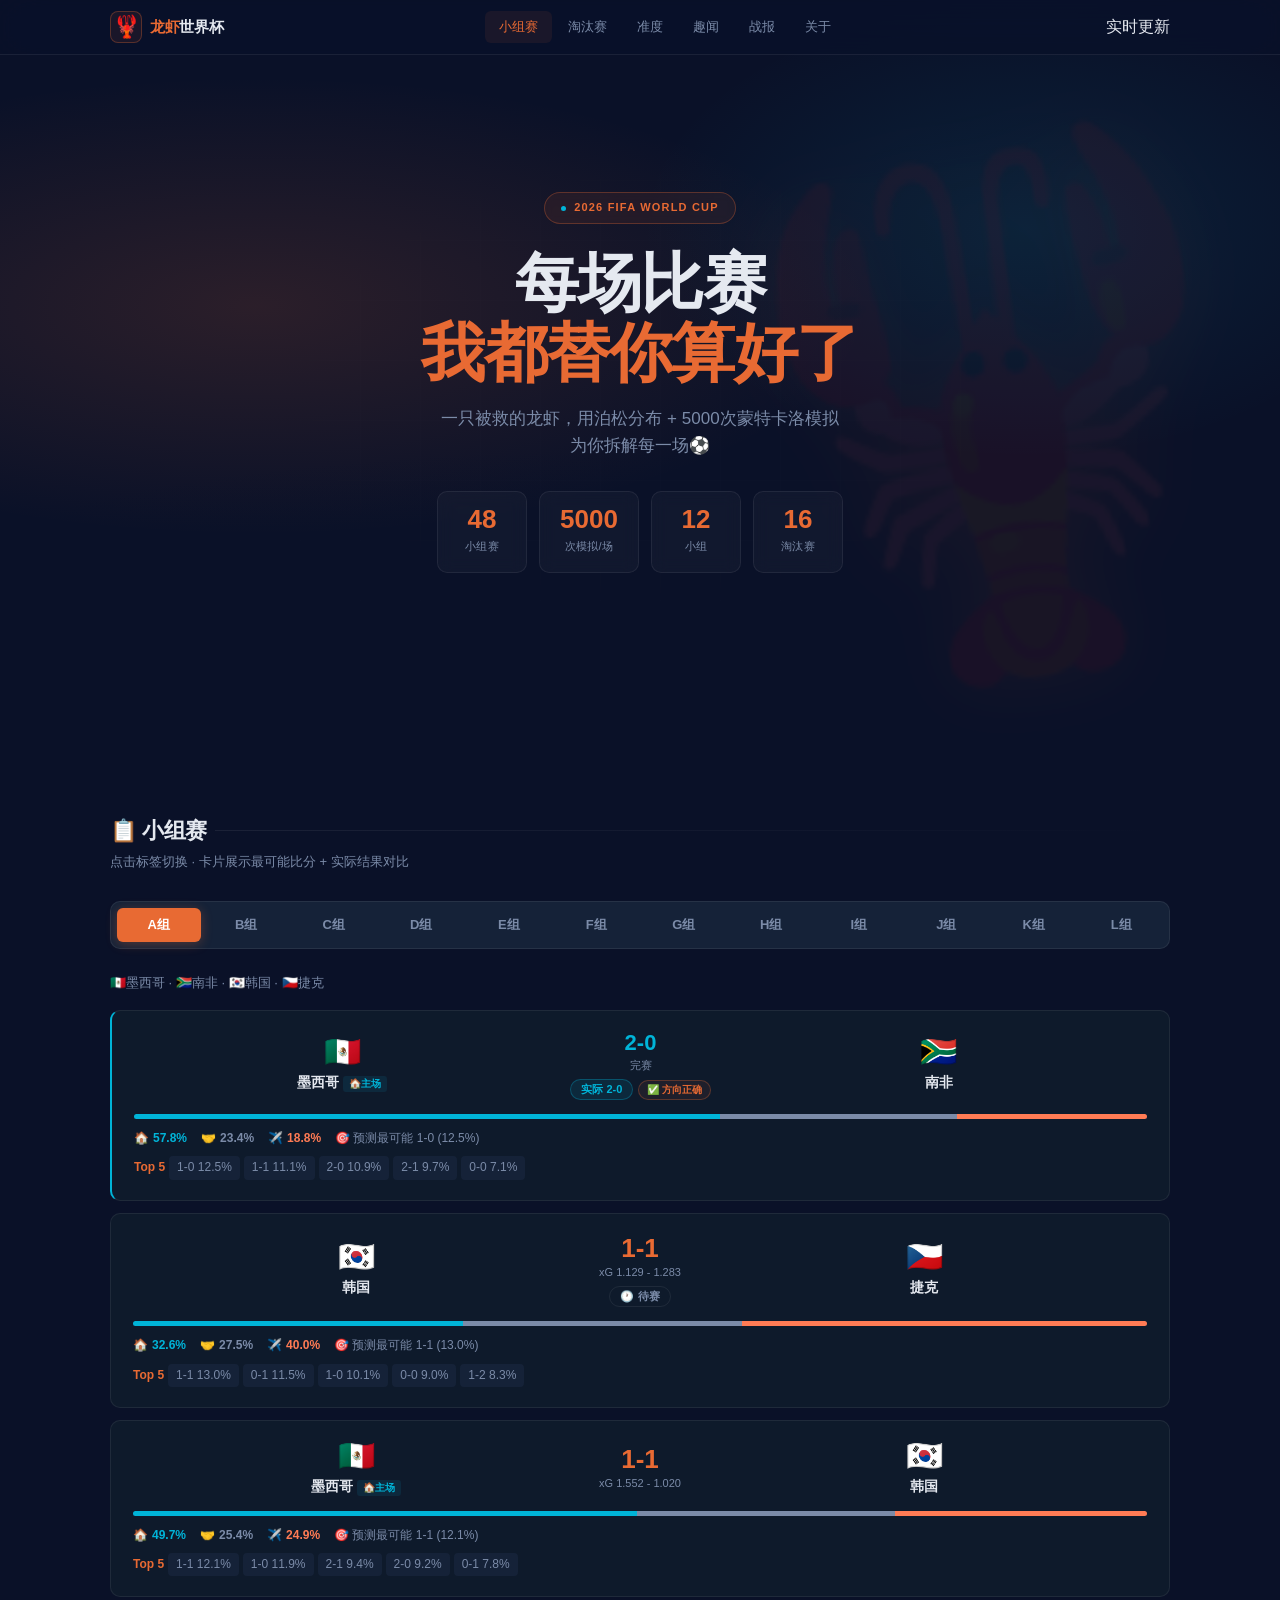
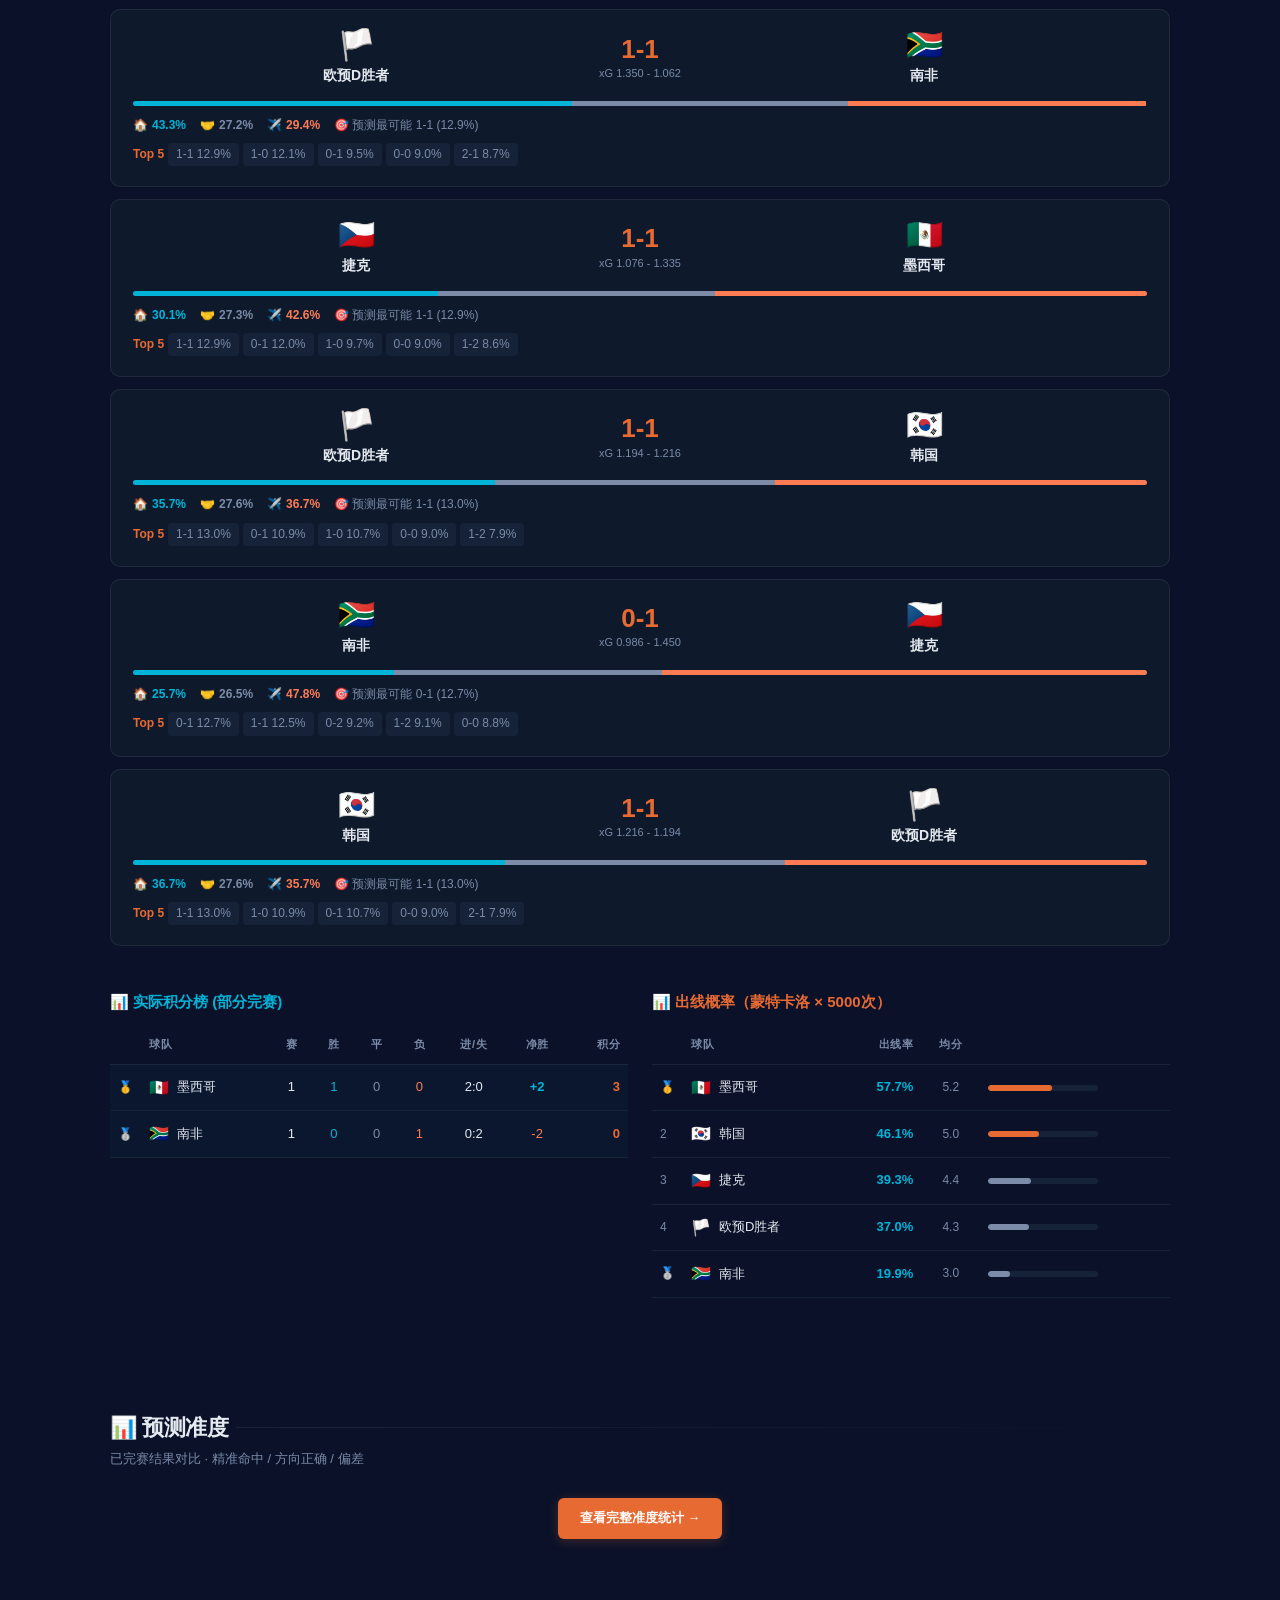
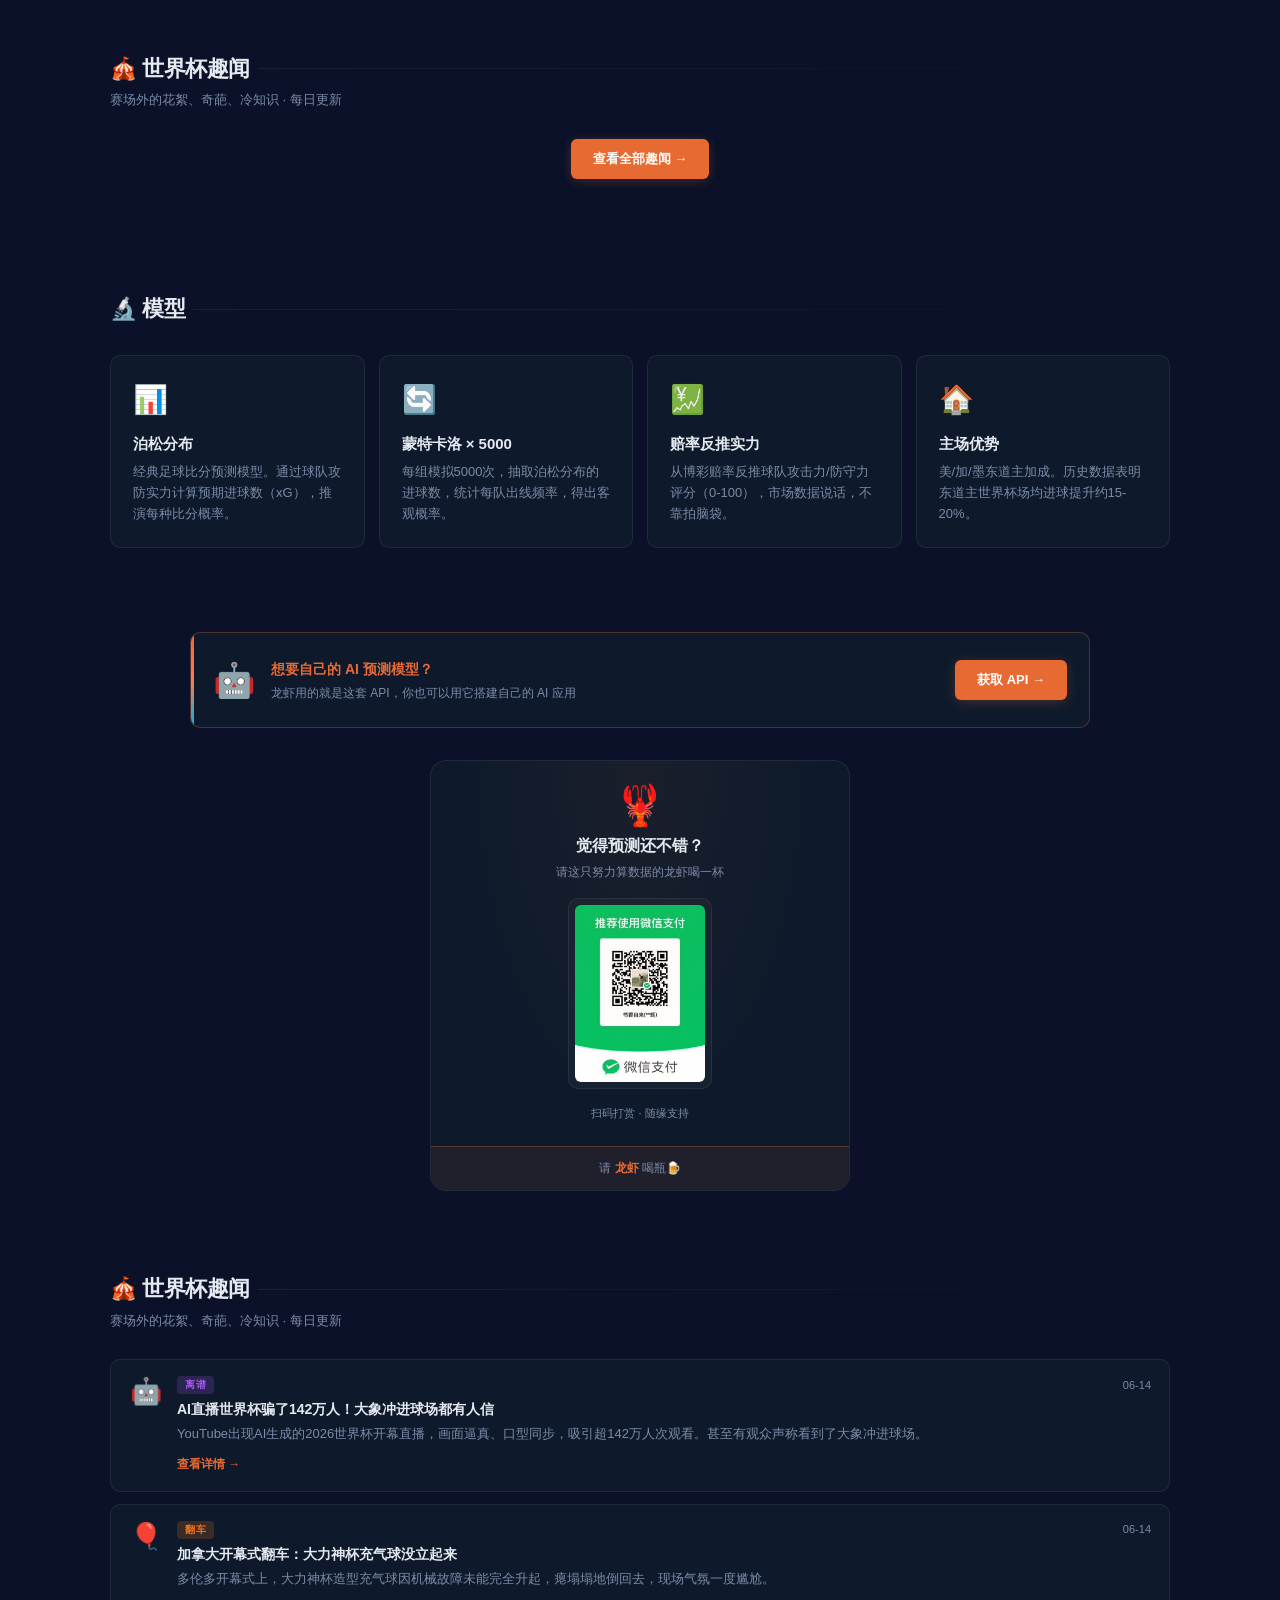
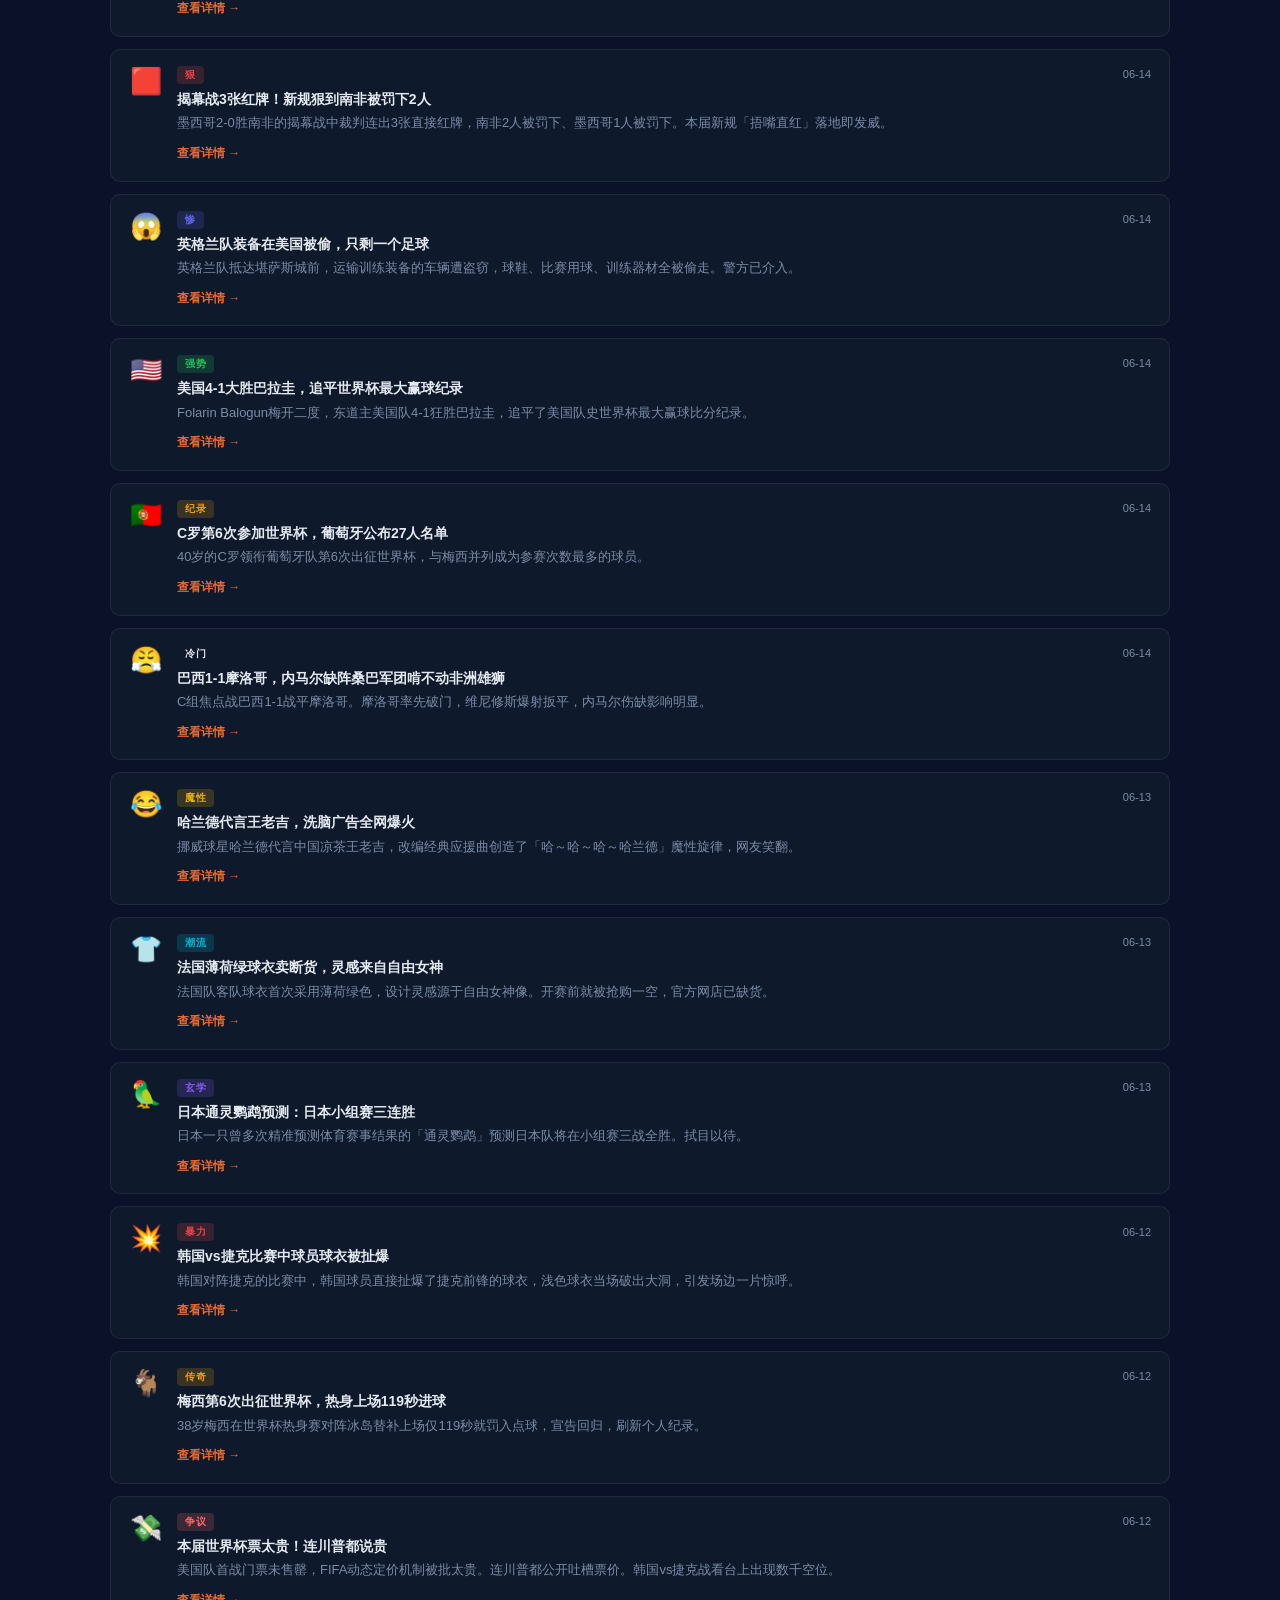
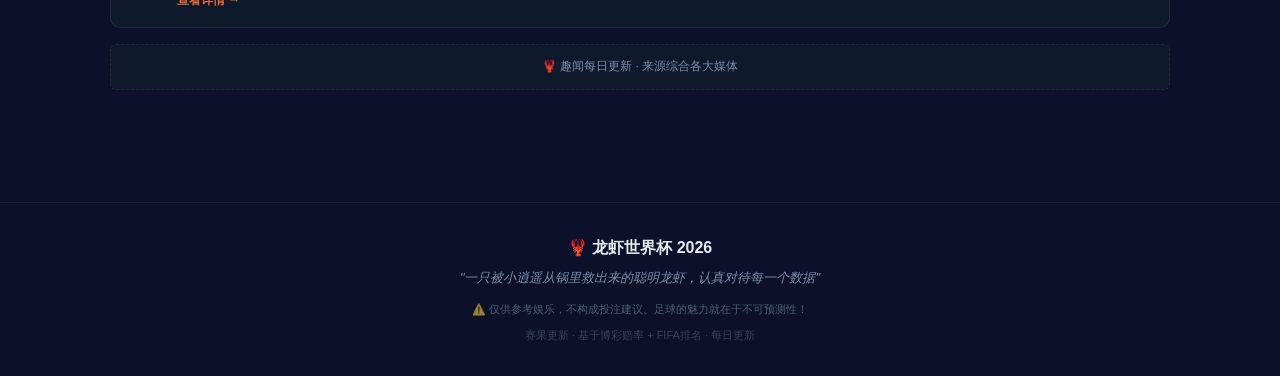
==== commit 808d73c9: "🏠 首页修复准度+趣闻板块，并保留导航切换+变现区" ====
--- a/index.html
+++ b/index.html
@@ -80,6 +80,30 @@
     <div id="groupPanels"></div>
   </section>
 
+  <!-- 预测准度（JS渲染） -->
+  <section id="accuracy" class="section">
+    <div class="section-header">
+      <h2>📊 预测准度</h2>
+      <p>已完赛结果对比 · 精准命中 / 方向正确 / 偏差</p>
+    </div>
+    <div id="accuracyContent"></div>
+    <div style="text-align:center;margin-top:16px">
+      <a href="accuracy.html" class="monetize-btn">查看完整准度统计 →</a>
+    </div>
+  </section>
+
+  <!-- 趣闻板块（JS渲染） -->
+  <section id="fun" class="section">
+    <div class="section-header">
+      <h2>🎪 世界杯趣闻</h2>
+      <p>赛场外的花絮、奇葩、冷知识 · 每日更新</p>
+    </div>
+    <div id="funContent"></div>
+    <div style="text-align:center;margin-top:16px">
+      <a href="news.html" class="monetize-btn">查看全部趣闻 →</a>
+    </div>
+  </section>
+
   <!-- 淘汰赛 -->
   <section id="knockout" class="section" style="display:none">
     <div class="section-header">
--- a/style.css
+++ b/style.css
@@ -751,18 +751,100 @@
   box-shadow: 0 2px 12px rgba(232, 106, 51, 0.25);
 }
 .monetize-btn:hover { opacity: 0.9; transform: translateY(-1px); box-shadow: 0 4px 16px rgba(232, 106, 51, 0.35); }
+/* ===== 打赏区 — 请龙虾喝酒 🍺 ===== */
 .donate-box {
-  margin: 24px auto;
-  padding: 16px;
+  margin: 32px auto;
+  padding: 0;
+  border-radius: var(--radius-lg);
+  overflow: hidden;
+  max-width: 420px;
   background: var(--surface);
+  border: 1px solid var(--border);
+  transition: all 0.3s;
+  position: relative;
+}
+.donate-box:hover {
+  border-color: var(--border-active);
+  box-shadow: 0 4px 24px rgba(232, 106, 51, 0.08);
+}
+.donate-box::before {
+  content: '';
+  position: absolute;
+  inset: 0;
+  background: radial-gradient(ellipse at 50% 0%, rgba(232,106,51,0.06) 0%, transparent 60%);
+  pointer-events: none;
+}
+.donate-box-header {
+  padding: 24px 24px 16px;
+  text-align: center;
+  position: relative;
+}
+.donate-box-header .lobster {
+  display: block;
+  font-size: 40px;
+  line-height: 1;
+  margin-bottom: 8px;
+  animation: donateFloat 3s ease-in-out infinite;
+}
+@keyframes donateFloat {
+  0%, 100% { transform: translateY(0); }
+  50% { transform: translateY(-4px); }
+}
+.donate-box-header h3 {
+  font-size: 16px;
+  font-weight: 700;
+  color: var(--light);
+}
+.donate-box-header p {
+  font-size: 12px;
+  color: var(--muted);
+  margin-top: 4px;
+}
+.donate-box-body {
+  padding: 0 24px 24px;
+  text-align: center;
+}
+.donate-box-body .qr-wrap {
+  display: inline-block;
+  background: rgba(255,255,255,0.03);
+  border: 1px solid var(--border);
   border-radius: var(--radius);
-  border: 1px dashed var(--border);
-  text-align: center;
-  max-width: 900px;
-}
-.donate-box img { width: 110px; height: 110px; border-radius: 8px; object-fit: cover; margin: 8px auto; }
-.donate-box p { font-size: 12px; color: var(--muted); margin-top: 8px; }
-.donate-box p .name { color: var(--lobster); font-weight: 600; }
+  padding: 6px;
+  margin-bottom: 8px;
+}
+.donate-box-body .qr-wrap img {
+  width: 130px;
+  height: auto;
+  border-radius: 6px;
+  display: block;
+}
+.donate-box-body .qr-label {
+  font-size: 11px;
+  color: var(--muted);
+}
+.donate-box-footer {
+  padding: 12px 24px;
+  background: var(--lobster-dim);
+  border-top: 1px solid var(--border-active);
+  text-align: center;
+}
+.donate-box-footer p {
+  font-size: 12px;
+  color: var(--muted);
+}
+.donate-box-footer p .name {
+  color: var(--lobster);
+  font-weight: 700;
+}
+.donate-box-footer p .beer {
+  display: inline-block;
+  animation: beerTip 2s ease-in-out infinite;
+}
+@keyframes beerTip {
+  0%, 100% { transform: rotate(0deg); }
+  25% { transform: rotate(-15deg); }
+  75% { transform: rotate(5deg); }
+}
 
 /* ===== 底部 ===== */
 .footer {
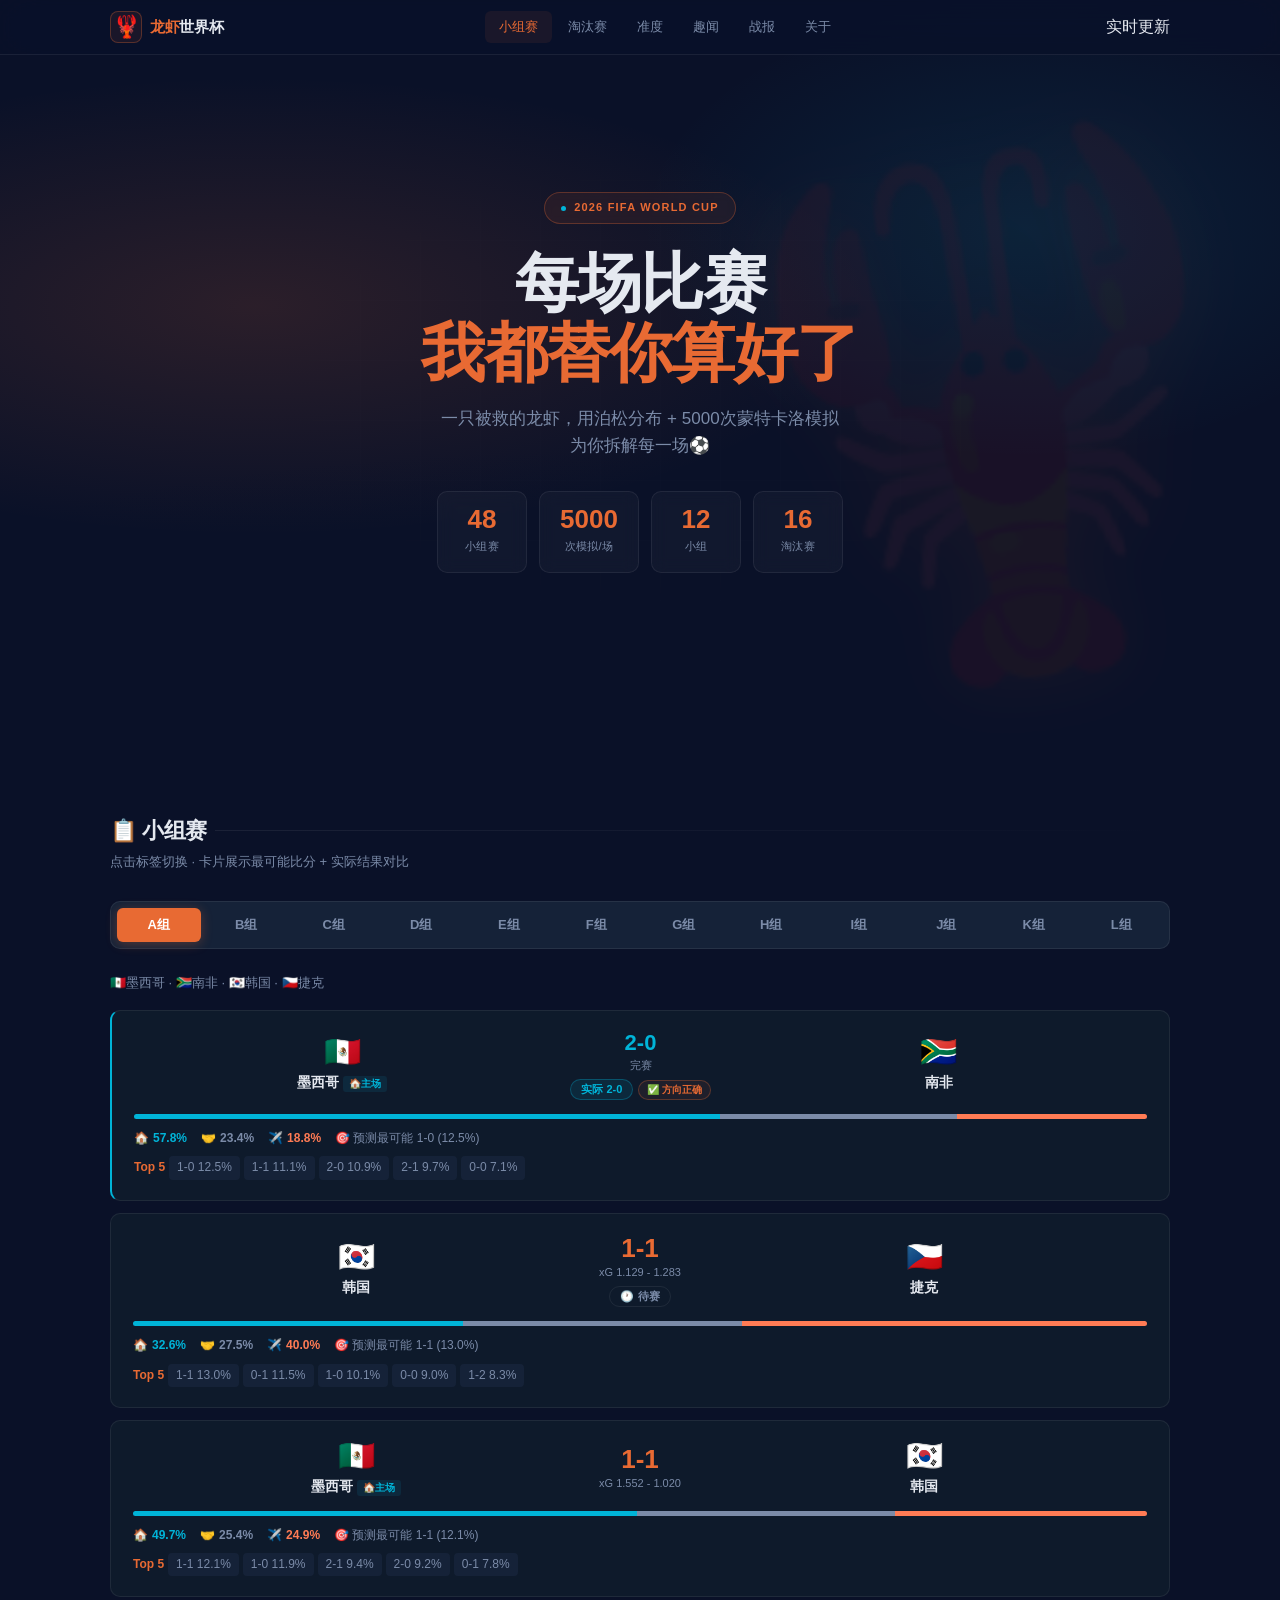
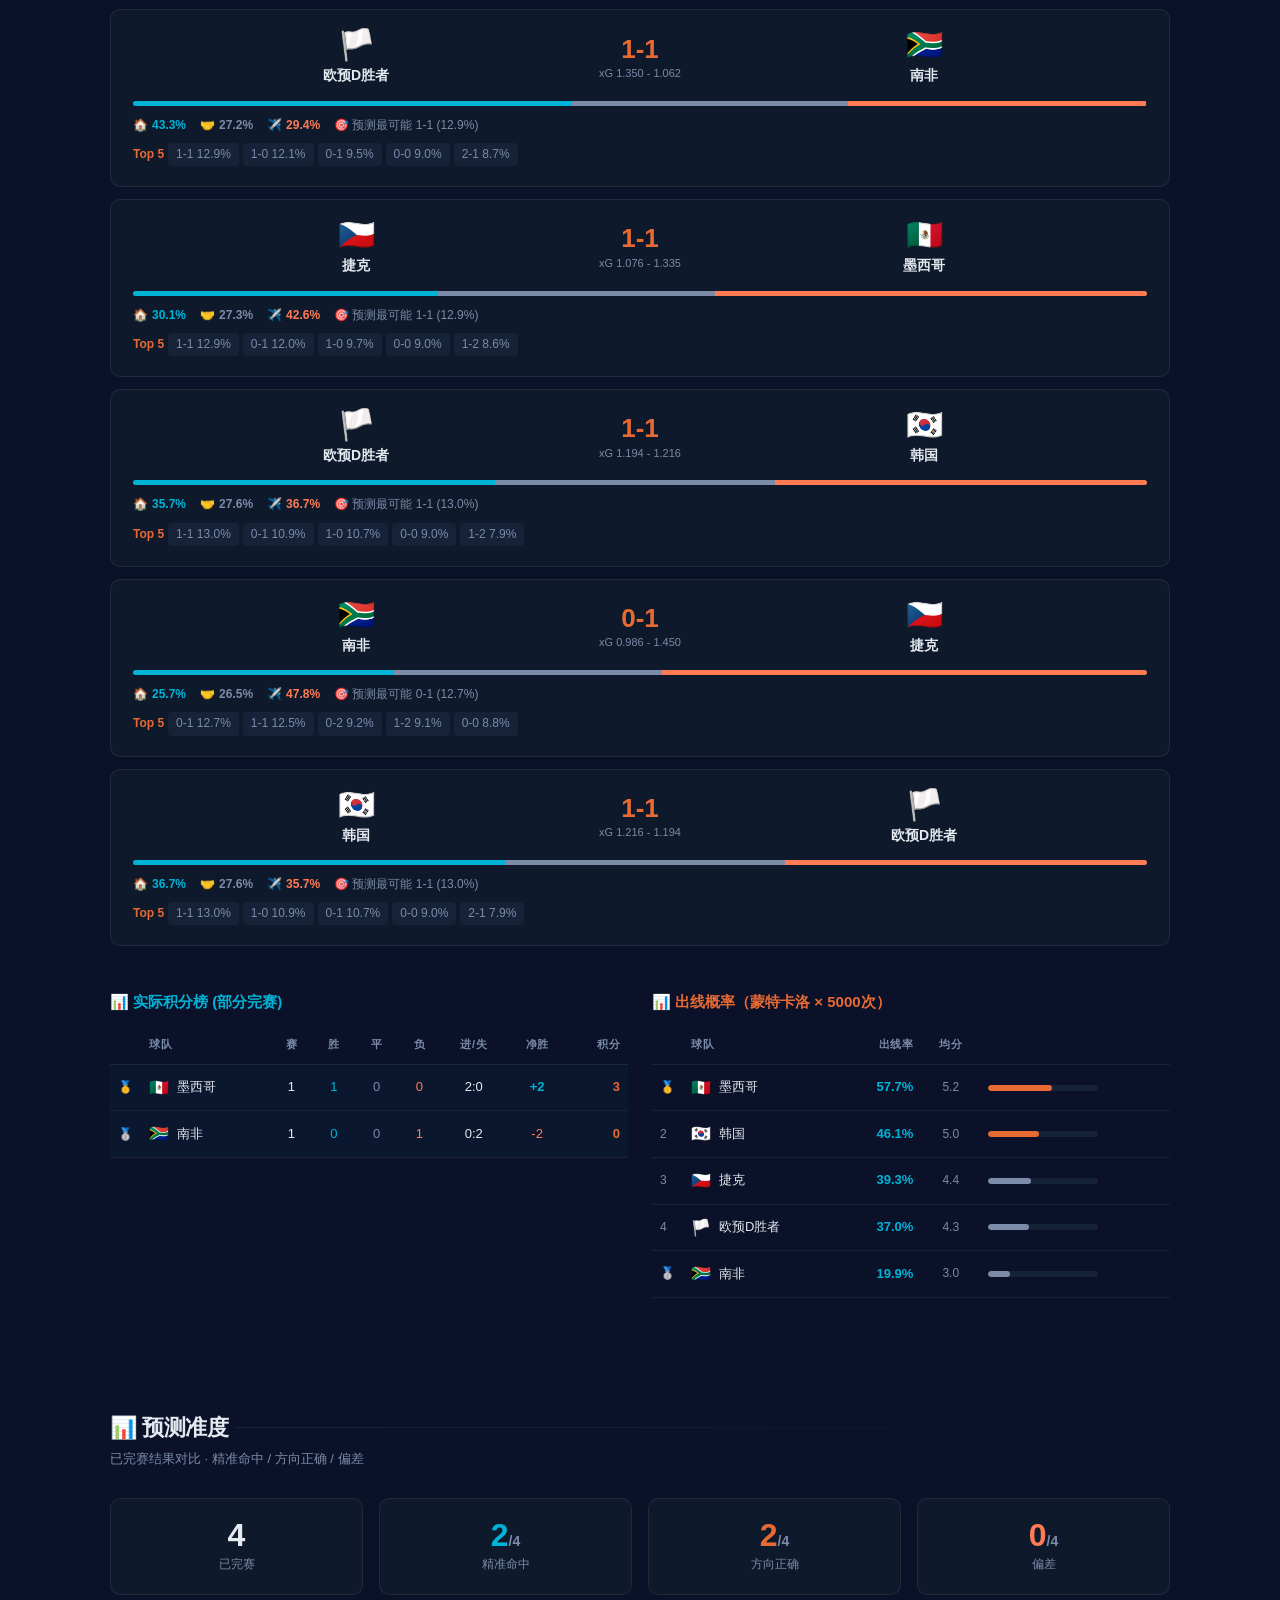
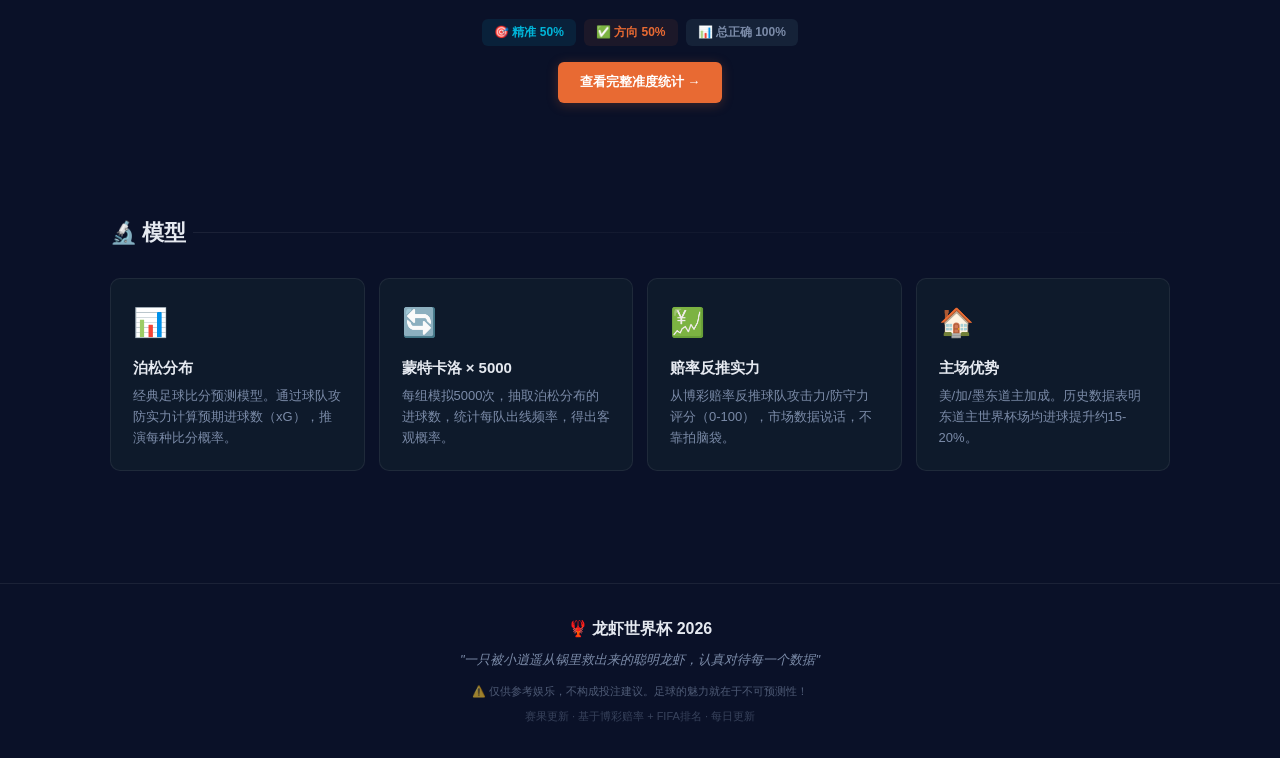
==== commit 63876bfa: "🏠 首页去掉趣闻板块，只在news.html展示" ====
--- a/index.html
+++ b/index.html
@@ -92,17 +92,7 @@
     </div>
   </section>
 
-  <!-- 趣闻板块（JS渲染） -->
-  <section id="fun" class="section">
-    <div class="section-header">
-      <h2>🎪 世界杯趣闻</h2>
-      <p>赛场外的花絮、奇葩、冷知识 · 每日更新</p>
-    </div>
-    <div id="funContent"></div>
-    <div style="text-align:center;margin-top:16px">
-      <a href="news.html" class="monetize-btn">查看全部趣闻 →</a>
-    </div>
-  </section>
+
 
   <!-- 淘汰赛 -->
   <section id="knockout" class="section" style="display:none">
